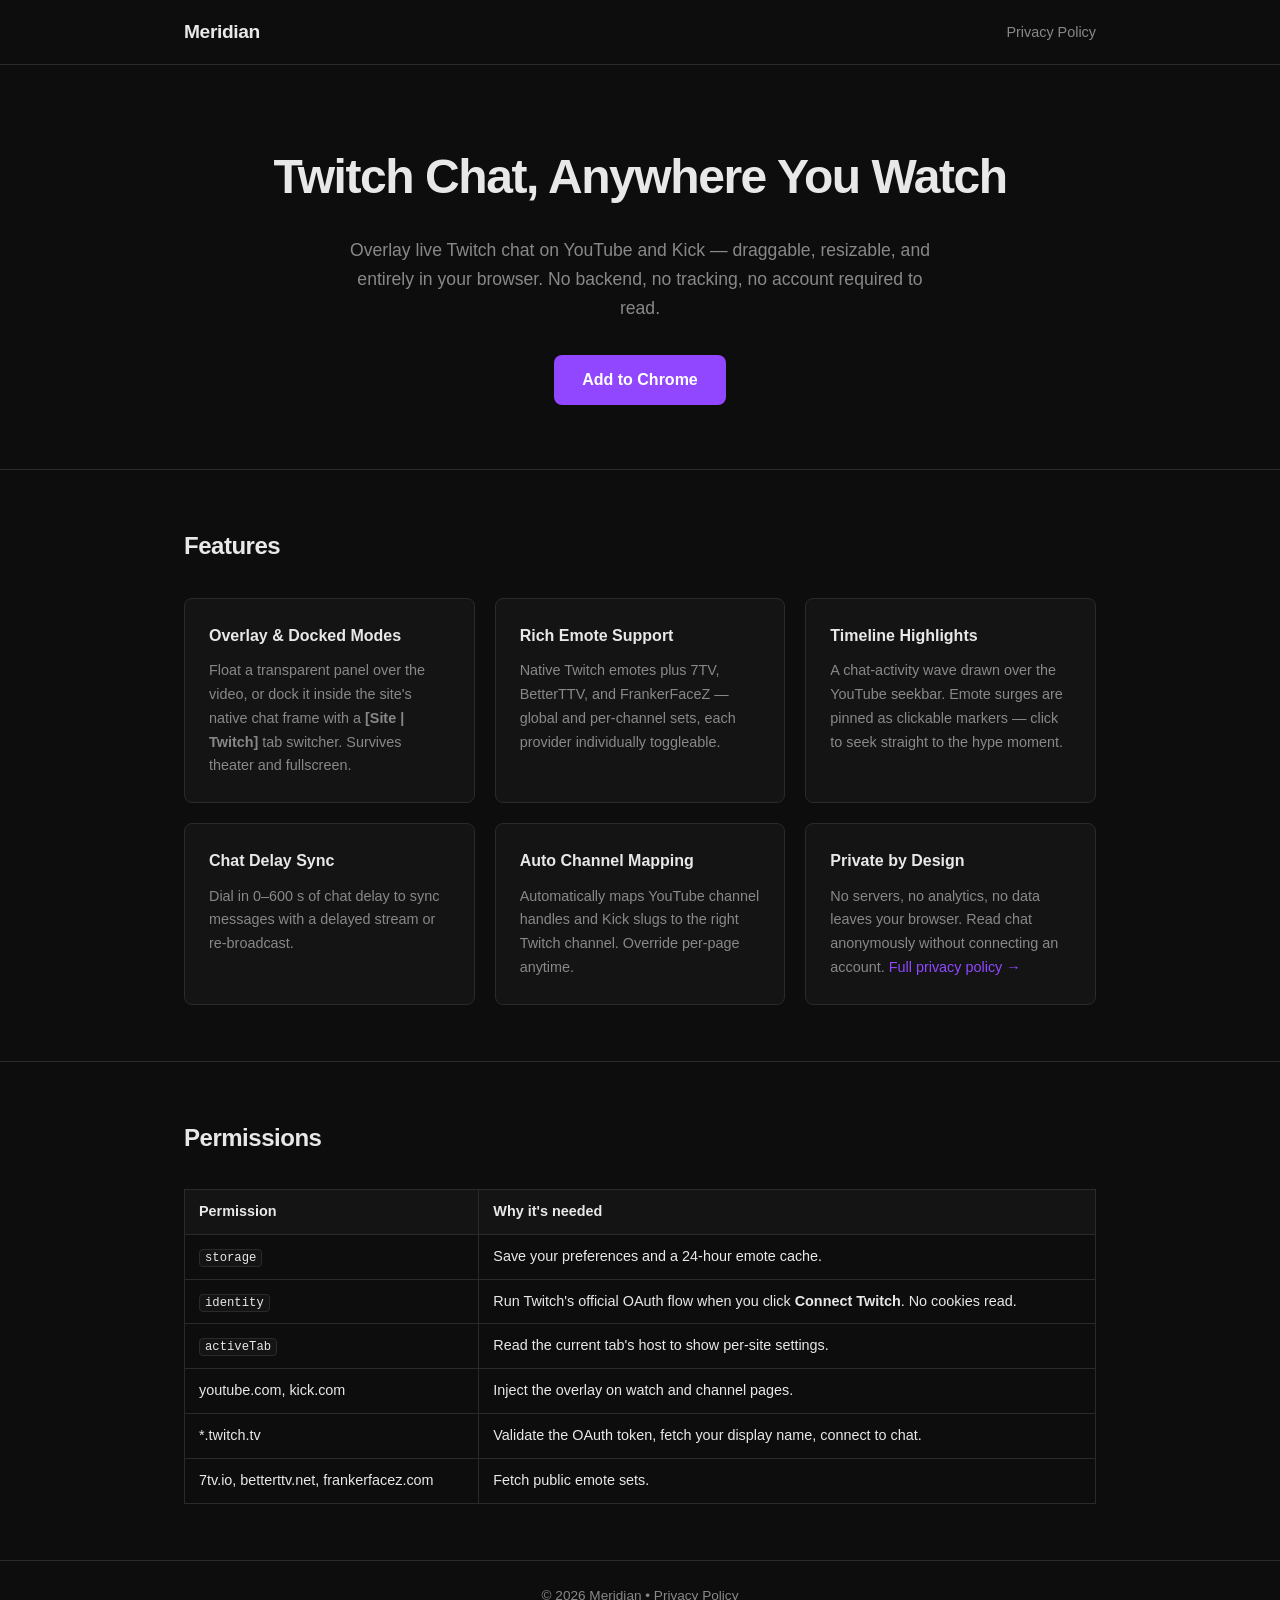
==== index.html @ 68479e9b "added initial content" ====
<!DOCTYPE html>
<html lang="en">
<head>
  <meta charset="UTF-8" />
  <meta name="viewport" content="width=device-width, initial-scale=1.0" />
  <title>Meridian — Twitch Chat Overlay for YouTube & Kick</title>
  <meta name="description" content="Overlay live Twitch chat on YouTube and Kick. Draggable, resizable, no backend, no tracking." />
  <link rel="stylesheet" href="style.css" />
</head>
<body>
  <header>
    <div class="container">
      <a href="." class="logo">Meridian</a>
      <nav>
        <a href="/privacy">Privacy Policy</a>
      </nav>
    </div>
  </header>

  <main>
    <section class="hero">
      <div class="container">
        <h1>Twitch Chat, Anywhere You Watch</h1>
        <p class="tagline">Overlay live Twitch chat on YouTube and Kick &mdash; draggable, resizable, and entirely in your browser. No backend, no tracking, no account required to read.</p>
        <a class="cta" href="https://chrome.google.com/webstore" target="_blank" rel="noopener">Add to Chrome</a>
      </div>
    </section>

    <section class="features">
      <div class="container">
        <h2>Features</h2>
        <div class="grid">
          <div class="card">
            <h3>Overlay &amp; Docked Modes</h3>
            <p>Float a transparent panel over the video, or dock it inside the site's native chat frame with a <strong>[Site | Twitch]</strong> tab switcher. Survives theater and fullscreen.</p>
          </div>
          <div class="card">
            <h3>Rich Emote Support</h3>
            <p>Native Twitch emotes plus 7TV, BetterTTV, and FrankerFaceZ &mdash; global and per-channel sets, each provider individually toggleable.</p>
          </div>
          <div class="card">
            <h3>Timeline Highlights</h3>
            <p>A chat-activity wave drawn over the YouTube seekbar. Emote surges are pinned as clickable markers &mdash; click to seek straight to the hype moment.</p>
          </div>
          <div class="card">
            <h3>Chat Delay Sync</h3>
            <p>Dial in 0&ndash;600 s of chat delay to sync messages with a delayed stream or re-broadcast.</p>
          </div>
          <div class="card">
            <h3>Auto Channel Mapping</h3>
            <p>Automatically maps YouTube channel handles and Kick slugs to the right Twitch channel. Override per-page anytime.</p>
          </div>
          <div class="card">
            <h3>Private by Design</h3>
            <p>No servers, no analytics, no data leaves your browser. Read chat anonymously without connecting an account. <a href="/privacy">Full privacy policy &rarr;</a></p>
          </div>
        </div>
      </div>
    </section>

    <section class="permissions">
      <div class="container">
        <h2>Permissions</h2>
        <table>
          <thead>
            <tr><th>Permission</th><th>Why it's needed</th></tr>
          </thead>
          <tbody>
            <tr><td><code>storage</code></td><td>Save your preferences and a 24-hour emote cache.</td></tr>
            <tr><td><code>identity</code></td><td>Run Twitch's official OAuth flow when you click <strong>Connect Twitch</strong>. No cookies read.</td></tr>
            <tr><td><code>activeTab</code></td><td>Read the current tab's host to show per-site settings.</td></tr>
            <tr><td>youtube.com, kick.com</td><td>Inject the overlay on watch and channel pages.</td></tr>
            <tr><td>*.twitch.tv</td><td>Validate the OAuth token, fetch your display name, connect to chat.</td></tr>
            <tr><td>7tv.io, betterttv.net, frankerfacez.com</td><td>Fetch public emote sets.</td></tr>
          </tbody>
        </table>
      </div>
    </section>
  </main>

  <footer>
    <div class="container">
      <p>&copy; 2026 Meridian &bull; <a href="/privacy">Privacy Policy</a></p>
    </div>
  </footer>
</body>
</html>
---- style.css ----
*, *::before, *::after { box-sizing: border-box; margin: 0; padding: 0; }

:root {
  --bg: #0d0d0d;
  --surface: #141414;
  --border: #2a2a2a;
  --text: #e8e8e8;
  --muted: #888;
  --accent: #9147ff;
  --accent-hover: #a970ff;
  --radius: 8px;
  --max-w: 960px;
}

body {
  background: var(--bg);
  color: var(--text);
  font-family: -apple-system, BlinkMacSystemFont, "Segoe UI", Roboto, sans-serif;
  font-size: 16px;
  line-height: 1.65;
}

a { color: var(--accent); text-decoration: none; }
a:hover { color: var(--accent-hover); text-decoration: underline; }

.container {
  max-width: var(--max-w);
  margin: 0 auto;
  padding: 0 24px;
}

/* ── Header ── */
header {
  border-bottom: 1px solid var(--border);
  padding: 16px 0;
}
header .container {
  display: flex;
  align-items: center;
  justify-content: space-between;
}
.logo {
  font-size: 1.2rem;
  font-weight: 700;
  color: var(--text);
  letter-spacing: -0.02em;
  text-decoration: none;
}
nav a {
  font-size: 0.9rem;
  color: var(--muted);
}
nav a:hover, nav a[aria-current="page"] { color: var(--text); }

/* ── Hero ── */
.hero {
  padding: 72px 0 64px;
  text-align: center;
}
.hero h1 {
  font-size: clamp(2rem, 5vw, 3rem);
  font-weight: 800;
  letter-spacing: -0.03em;
  margin-bottom: 20px;
}
.tagline {
  color: var(--muted);
  max-width: 600px;
  margin: 0 auto 32px;
  font-size: 1.1rem;
}
.cta {
  display: inline-block;
  background: var(--accent);
  color: #fff;
  padding: 12px 28px;
  border-radius: var(--radius);
  font-weight: 600;
  font-size: 1rem;
}
.cta:hover { background: var(--accent-hover); text-decoration: none; }

/* ── Sections ── */
section { padding: 56px 0; }
section + section { border-top: 1px solid var(--border); }
section h2 {
  font-size: 1.5rem;
  font-weight: 700;
  margin-bottom: 32px;
  letter-spacing: -0.02em;
}

/* ── Feature grid ── */
.grid {
  display: grid;
  grid-template-columns: repeat(auto-fill, minmax(260px, 1fr));
  gap: 20px;
}
.card {
  background: var(--surface);
  border: 1px solid var(--border);
  border-radius: var(--radius);
  padding: 24px;
}
.card h3 {
  font-size: 1rem;
  font-weight: 600;
  margin-bottom: 10px;
}
.card p { color: var(--muted); font-size: 0.9rem; }
.card a { font-size: 0.9rem; }

/* ── Table ── */
table {
  width: 100%;
  border-collapse: collapse;
  font-size: 0.9rem;
}
th, td {
  text-align: left;
  padding: 10px 14px;
  border: 1px solid var(--border);
}
th { background: var(--surface); font-weight: 600; }
td:first-child { white-space: nowrap; }
code {
  font-family: "SF Mono", "Fira Code", monospace;
  font-size: 0.85em;
  background: var(--surface);
  border: 1px solid var(--border);
  border-radius: 4px;
  padding: 1px 5px;
}

/* ── Prose (privacy page) ── */
.prose h1 { font-size: 2rem; font-weight: 800; letter-spacing: -0.03em; margin-bottom: 8px; }
.prose .meta { color: var(--muted); font-size: 0.9rem; margin-bottom: 32px; }
.prose h2 { font-size: 1.2rem; font-weight: 700; margin: 40px 0 12px; }
.prose p { color: var(--muted); margin-bottom: 16px; }
.prose p strong { color: var(--text); }
.prose ul { color: var(--muted); padding-left: 24px; margin-bottom: 16px; }
.prose ul li { margin-bottom: 10px; }
.prose ul li strong { color: var(--text); }
.prose table { margin: 16px 0 24px; }
.prose td { color: var(--muted); }

/* ── Footer ── */
footer {
  border-top: 1px solid var(--border);
  padding: 24px 0;
  text-align: center;
  font-size: 0.85rem;
  color: var(--muted);
}
footer a { color: var(--muted); }
footer a:hover { color: var(--text); }

@media (max-width: 600px) {
  .hero { padding: 48px 0 40px; }
  section { padding: 40px 0; }
}
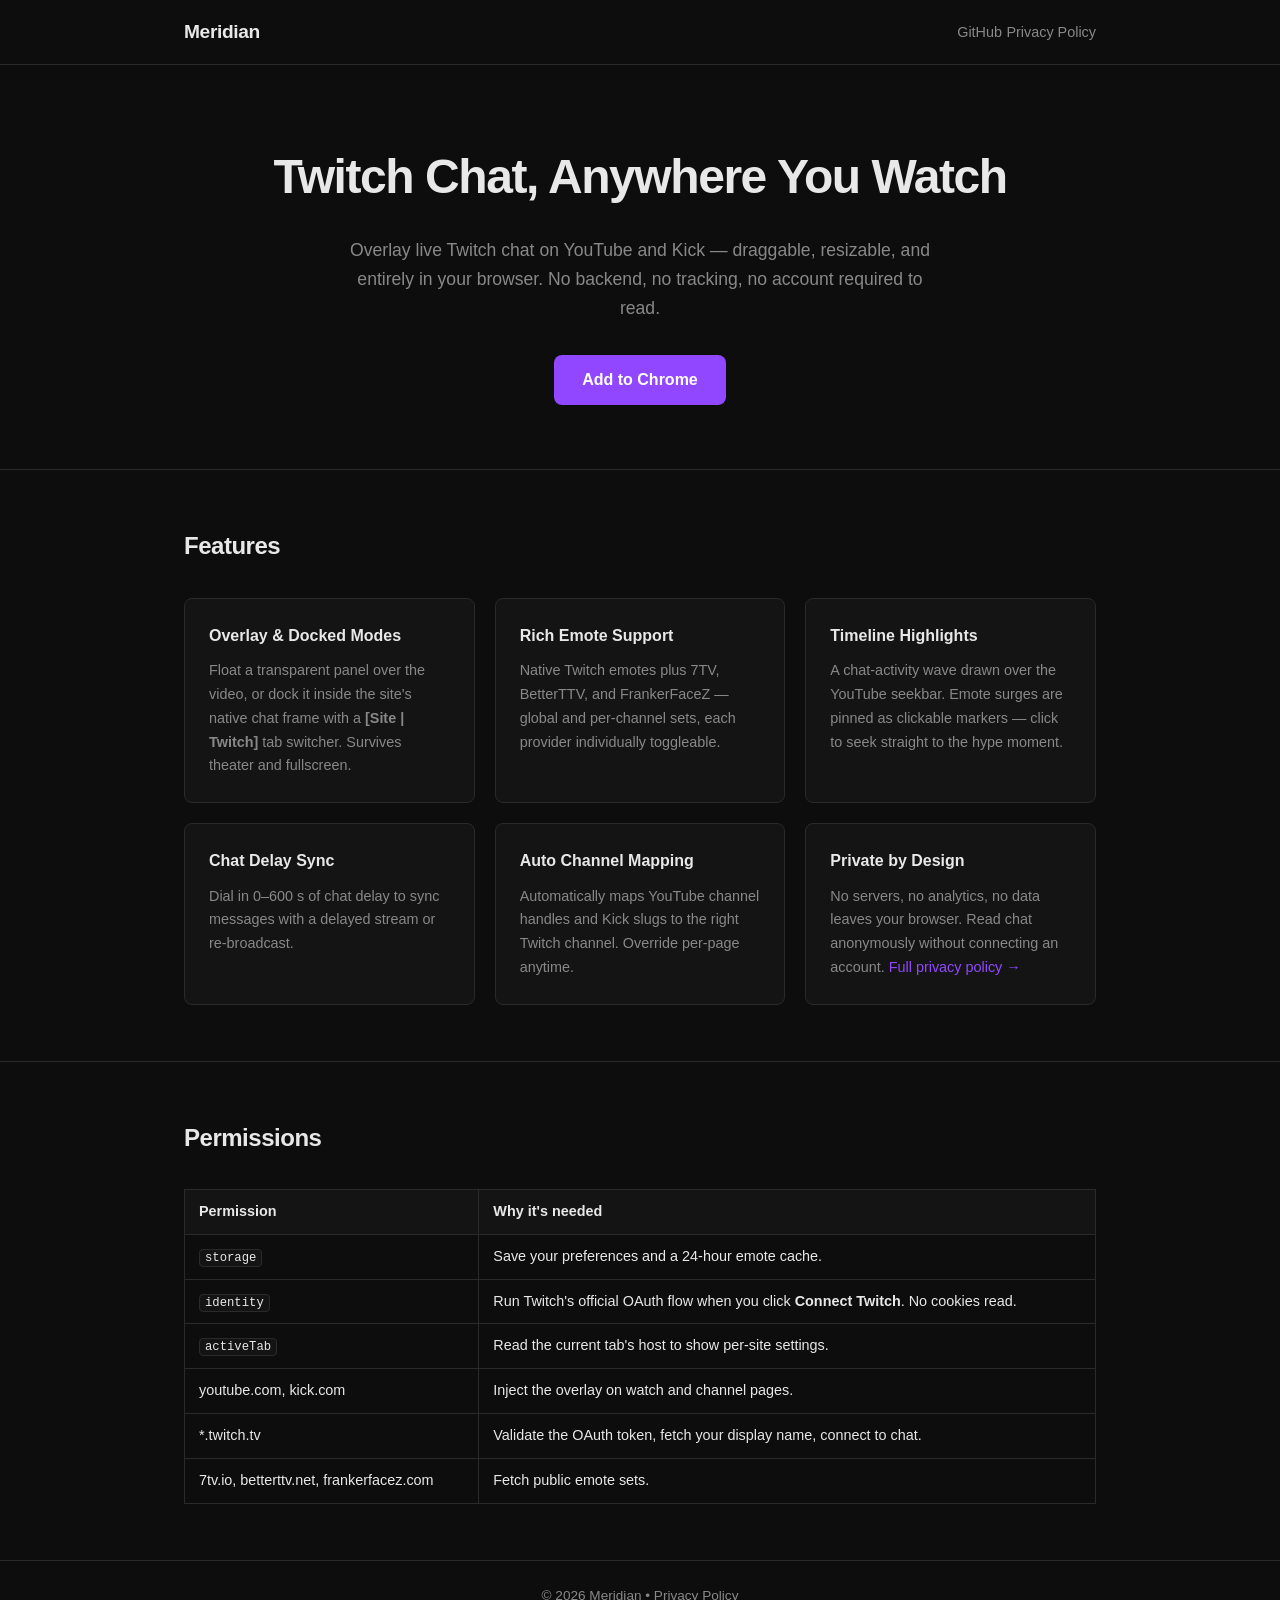
==== commit e07e4a45: "add repo link" ====
--- a/index.html
+++ b/index.html
@@ -12,7 +12,8 @@
     <div class="container">
       <a href="." class="logo">Meridian</a>
       <nav>
-        <a href="/privacy">Privacy Policy</a>
+        <a href="https://github.com/YashChaudhari241/meridian" target="_blank" rel="noopener">GitHub</a>
+        <a href="privacy/">Privacy Policy</a>
       </nav>
     </div>
   </header>
@@ -52,7 +53,7 @@
           </div>
           <div class="card">
             <h3>Private by Design</h3>
-            <p>No servers, no analytics, no data leaves your browser. Read chat anonymously without connecting an account. <a href="/privacy">Full privacy policy &rarr;</a></p>
+            <p>No servers, no analytics, no data leaves your browser. Read chat anonymously without connecting an account. <a href="privacy/">Full privacy policy &rarr;</a></p>
           </div>
         </div>
       </div>
@@ -80,7 +81,7 @@
 
   <footer>
     <div class="container">
-      <p>&copy; 2026 Meridian &bull; <a href="/privacy">Privacy Policy</a></p>
+      <p>&copy; 2026 Meridian &bull; <a href="privacy/">Privacy Policy</a></p>
     </div>
   </footer>
 </body>
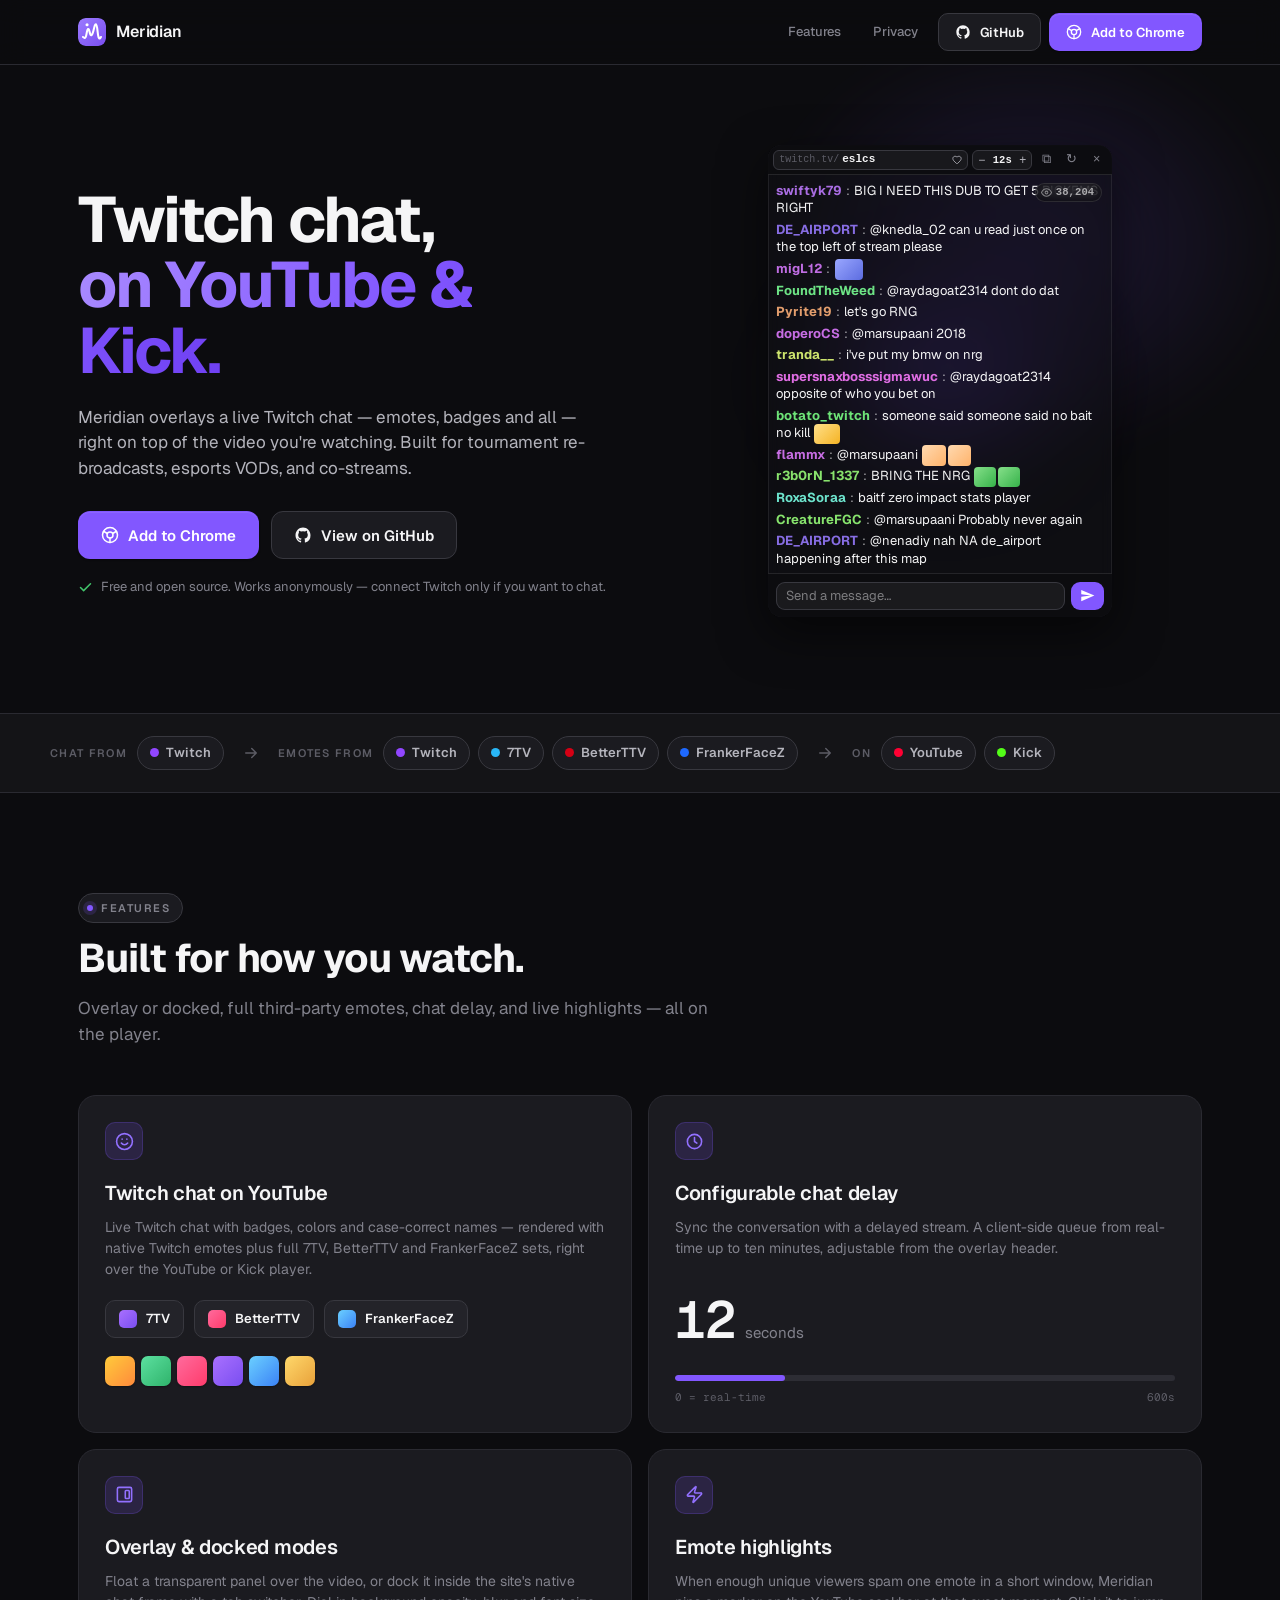
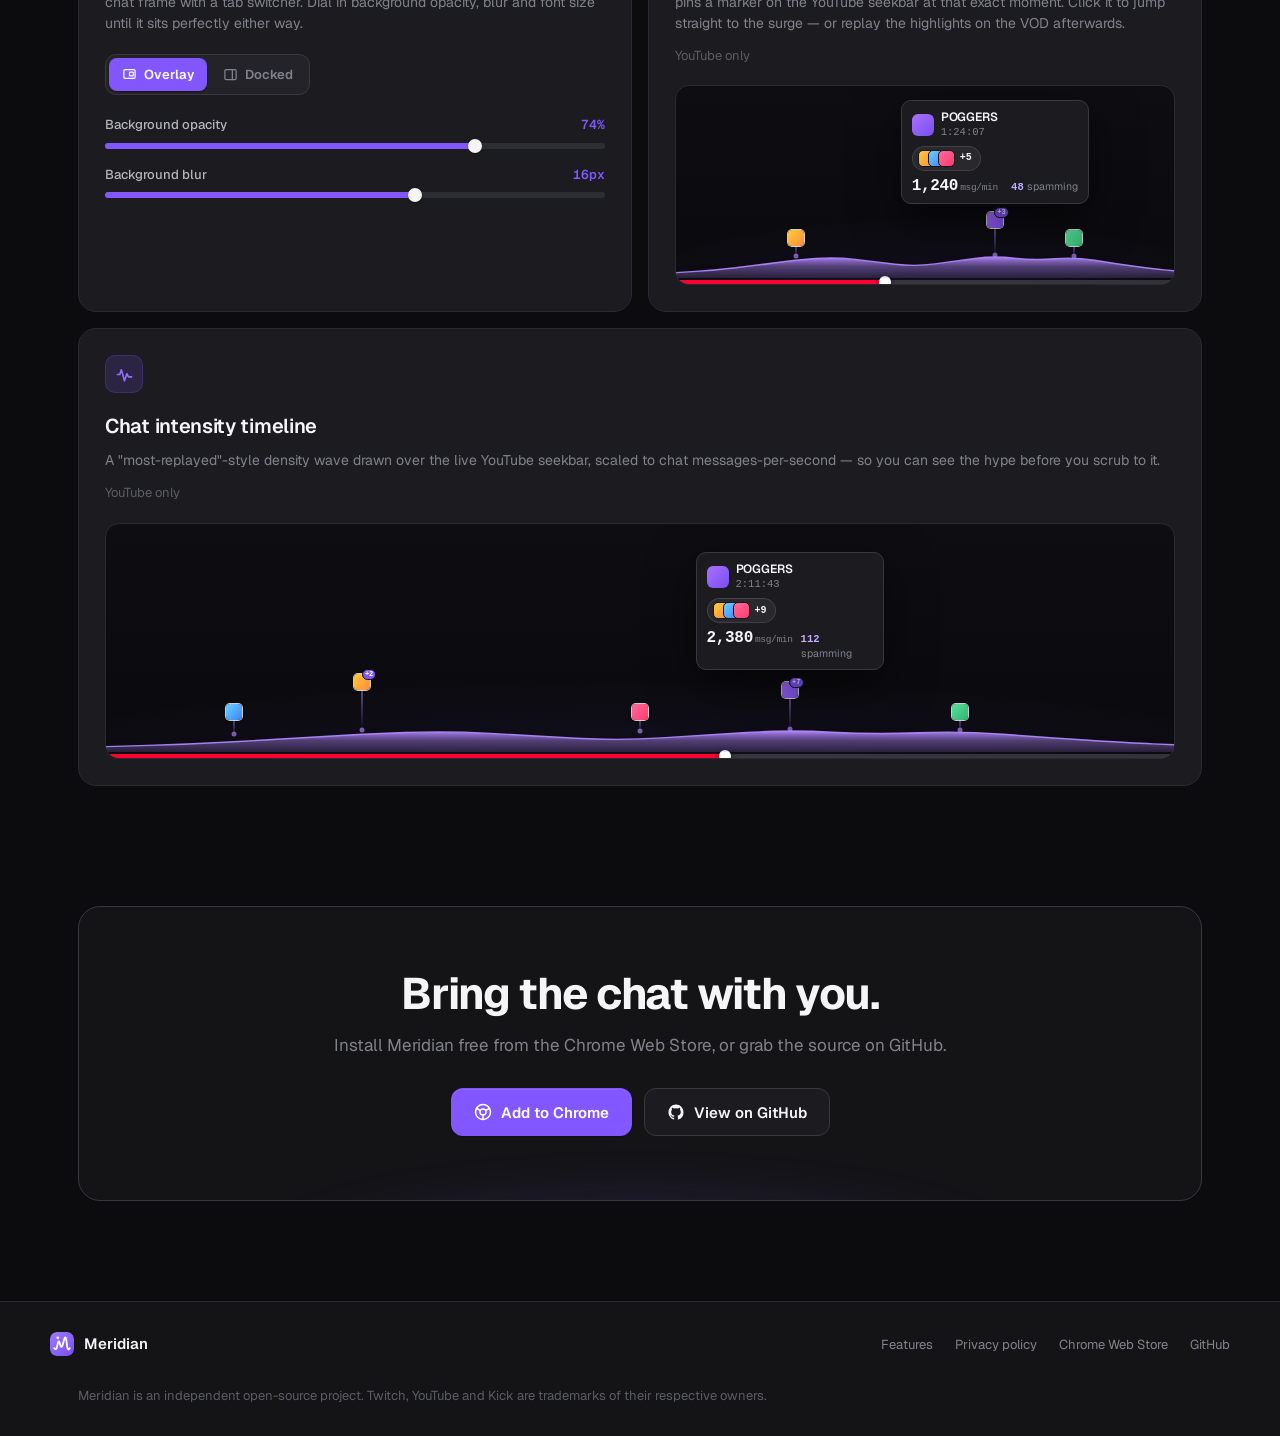
==== commit 0113d44c: "updated ui" ====
--- a/index.html
+++ b/index.html
@@ -1,88 +1,994 @@
 <!DOCTYPE html>
 <html lang="en">
 <head>
-  <meta charset="UTF-8" />
-  <meta name="viewport" content="width=device-width, initial-scale=1.0" />
-  <title>Meridian — Twitch Chat Overlay for YouTube & Kick</title>
-  <meta name="description" content="Overlay live Twitch chat on YouTube and Kick. Draggable, resizable, no backend, no tracking." />
-  <link rel="stylesheet" href="style.css" />
+<meta charset="UTF-8" />
+<meta name="viewport" content="width=device-width, initial-scale=1.0" />
+<title>Meridian — Twitch chat on YouTube</title>
+<meta name="description" content="Overlay live Twitch chat — emotes, badges and all — on YouTube and Kick. Draggable, resizable, no backend, no tracking." />
+<link rel="icon" type="image/svg+xml" href="assets/meridian-icon.svg" />
+<link rel="stylesheet" href="styles/tokens.css" />
+<style>
+  *, *::before, *::after { box-sizing: border-box; }
+  html { scroll-behavior: smooth; }
+  body {
+    margin: 0;
+    background: var(--bg-0);
+    color: var(--fg-2);
+    font-family: var(--font-sans);
+    font-size: var(--text-base);
+    line-height: var(--lh-normal);
+    -webkit-font-smoothing: antialiased;
+    text-rendering: optimizeLegibility;
+    overflow-x: hidden;
+  }
+  a { color: inherit; text-decoration: none; }
+  ::selection { background: var(--accent-soft); color: var(--fg-1); }
+
+  /* ---------- layout ---------- */
+  .wrap { width: 100%; max-width: 1180px; margin: 0 auto; padding: 0 28px; }
+
+  /* ---------- nav ---------- */
+  header.nav {
+    position: sticky; top: 0; z-index: 50;
+    backdrop-filter: blur(14px); -webkit-backdrop-filter: blur(14px);
+    background: color-mix(in oklab, var(--bg-0) 72%, transparent);
+    border-bottom: 1px solid var(--border-1);
+  }
+  .nav-inner { display: flex; align-items: center; height: 64px; gap: 28px; }
+  .brand { display: flex; align-items: center; gap: 10px; }
+  .brand img { width: 28px; height: 28px; border-radius: 8px; }
+  .brand .name { font-weight: 600; font-size: 16px; color: var(--fg-1); letter-spacing: -.01em; }
+  .nav-links { margin-left: auto; display: flex; align-items: center; gap: 8px; }
+  .nav-links a.text { padding: 8px 12px; color: var(--fg-3); font-size: var(--text-sm); font-weight: 500; border-radius: var(--r-md); transition: color var(--motion) var(--ease), background var(--motion) var(--ease); }
+  .nav-links a.text:hover { color: var(--fg-1); background: var(--bg-2); }
+
+  /* ---------- buttons ---------- */
+  .btn {
+    display: inline-flex; align-items: center; gap: 9px;
+    font-family: var(--font-sans); font-size: var(--text-sm); font-weight: 600;
+    padding: 10px 16px; border-radius: var(--r-md); cursor: pointer;
+    border: 1px solid transparent; transition: all var(--motion) var(--ease);
+    white-space: nowrap; line-height: 1;
+  }
+  .btn svg { width: 16px; height: 16px; flex: none; }
+  .btn-primary { background: var(--accent); color: var(--on-accent); box-shadow: 0 1px 0 rgba(255,255,255,.08) inset, var(--shadow-sm); }
+  .btn-primary:hover { background: var(--accent-hover); transform: translateY(-1px); }
+  .btn-primary:active { background: var(--accent-press); transform: translateY(1px); }
+  .btn-ghost { background: var(--bg-2); color: var(--fg-1); border-color: var(--border-2); }
+  .btn-ghost:hover { background: var(--bg-3); border-color: var(--border-strong); }
+  .btn-lg { padding: 14px 22px; font-size: var(--text-md); border-radius: 12px; }
+  .btn-lg svg { width: 18px; height: 18px; }
+
+  /* ---------- eyebrow ---------- */
+  .eyebrow {
+    display: inline-flex; align-items: center; gap: 8px;
+    font-size: var(--text-xs); font-weight: 600; letter-spacing: .14em;
+    text-transform: uppercase; color: var(--fg-3);
+    padding: 6px 12px 6px 8px; border: 1px solid var(--border-2); border-radius: var(--r-pill);
+    background: var(--bg-2); white-space: nowrap;
+  }
+  .eyebrow .dot { width: 6px; height: 6px; border-radius: 50%; background: var(--accent); box-shadow: 0 0 0 4px var(--accent-soft); }
+
+  /* ---------- hero ---------- */
+  .hero { position: relative; padding: 76px 0 92px; overflow: hidden; }
+  .hero-glow {
+    position: absolute; inset: -20% -10% auto auto; width: 760px; height: 620px;
+    background: radial-gradient(closest-side, color-mix(in oklab, var(--violet-500) 30%, transparent), transparent 70%);
+    filter: blur(20px); pointer-events: none; z-index: 0; opacity: .55;
+  }
+  .hero-grid { position: relative; z-index: 1; display: grid; grid-template-columns: 1.04fr 1fr; gap: 56px; align-items: center; }
+  h1.hero-title {
+    font-size: clamp(40px, 5.4vw, 64px); font-weight: 700; line-height: 1.02;
+    letter-spacing: -.03em; color: var(--fg-1); margin: 22px 0 0;
+  }
+  h1.hero-title .grad {
+    background: linear-gradient(105deg, var(--violet-300), var(--violet-500) 60%, var(--violet-600));
+    -webkit-background-clip: text; background-clip: text; color: transparent;
+  }
+  .hero-sub { margin: 22px 0 0; font-size: var(--text-lg); line-height: var(--lh-normal); color: var(--fg-2); max-width: 30em; }
+  .hero-cta { margin-top: 30px; display: flex; flex-wrap: wrap; gap: 12px; }
+  .hero-note { margin-top: 18px; display: flex; align-items: center; gap: 8px; font-size: var(--text-sm); color: var(--fg-3); }
+  .hero-note svg { width: 15px; height: 15px; color: var(--success); }
+
+  /* logo strip */
+  .strip { border-top: 1px solid var(--border-1); border-bottom: 1px solid var(--border-1); background: var(--bg-1); }
+  .strip-inner { padding: 22px 0; }
+  .strip-flow { display: flex; align-items: center; gap: 18px; flex-wrap: wrap; }
+  .flow-group { display: flex; align-items: center; gap: 8px; flex-wrap: wrap; }
+  .flow-label { font-size: var(--text-xs); font-weight: 600; letter-spacing: .12em; text-transform: uppercase; color: var(--fg-4); margin-right: 2px; }
+  .flow-arrow { color: var(--fg-4); display: inline-flex; }
+  .flow-arrow svg { width: 18px; height: 18px; }
+  .src-badge { display: inline-flex; align-items: center; gap: 7px; font-size: var(--text-sm); font-weight: 600; color: var(--fg-2); padding: 6px 12px; border: 1px solid var(--border-2); border-radius: var(--r-pill); background: var(--bg-2); }
+  .src-badge .sw { width: 9px; height: 9px; border-radius: 50%; }
+
+  /* ---------- features ---------- */
+  section.features { padding: 100px 0 40px; }
+  .sec-head { max-width: 640px; }
+  .sec-head h2 { font-size: clamp(28px, 3.6vw, 40px); font-weight: 700; letter-spacing: -.025em; color: var(--fg-1); margin: 14px 0 0; line-height: 1.08; }
+  .sec-head p { margin: 16px 0 0; font-size: var(--text-lg); color: var(--fg-3); }
+  .bento { margin-top: 48px; display: grid; grid-template-columns: repeat(6, 1fr); gap: 16px; }
+  .card {
+    background: var(--bg-2); border: 1px solid var(--border-1); border-radius: var(--r-xl);
+    padding: 26px; position: relative; overflow: hidden; transition: border-color var(--motion) var(--ease), transform var(--motion) var(--ease);
+  }
+  .card:hover { border-color: var(--border-strong); transform: translateY(-2px); }
+  .card .ic { width: 38px; height: 38px; border-radius: var(--r-md); display: grid; place-items: center; background: var(--accent-soft); color: var(--accent-hover); border: 1px solid color-mix(in oklab, var(--accent) 22%, transparent); }
+  .card .ic svg { width: 19px; height: 19px; }
+  .card h3 { font-size: var(--text-xl); font-weight: 600; letter-spacing: -.015em; color: var(--fg-1); margin: 18px 0 0; }
+  .card p { margin: 9px 0 0; font-size: var(--text-base); color: var(--fg-3); line-height: var(--lh-normal); }
+  .card .help { margin-top: 12px; font-size: var(--text-sm); color: var(--fg-4); }
+  .span-3 { grid-column: span 3; }
+  .span-2 { grid-column: span 2; }
+  .span-6 { grid-column: span 6; }
+
+  /* feature: emotes row */
+  .emote-row { display: flex; gap: 10px; margin-top: 20px; flex-wrap: wrap; }
+  .prov { display: inline-flex; align-items: center; gap: 9px; padding: 8px 13px; border-radius: var(--r-md); background: var(--bg-3); border: 1px solid var(--border-2); font-size: var(--text-sm); font-weight: 600; color: var(--fg-1); }
+  .prov .chip { width: 18px; height: 18px; border-radius: 5px; }
+  .emote-tray { display: flex; gap: 6px; margin-top: 18px; flex-wrap: wrap; }
+  .emote-tray .e { width: 30px; height: 30px; border-radius: 7px; box-shadow: var(--shadow-sm); }
+
+  /* feature: delay big mono */
+  .delay-demo { margin-top: 22px; display: flex; align-items: baseline; gap: 10px; }
+  .delay-demo .v { font-family: var(--font-mono); font-size: 52px; font-weight: 600; color: var(--fg-1); letter-spacing: -.02em; font-variant-numeric: tabular-nums; }
+  .delay-demo .u { font-size: var(--text-md); color: var(--fg-3); }
+  .delay-scale { margin-top: 16px; height: 6px; border-radius: var(--r-pill); background: var(--bg-4); position: relative; overflow: hidden; }
+  .delay-scale .fill { position: absolute; left: 0; top: 0; bottom: 0; width: 22%; background: var(--accent); border-radius: var(--r-pill); }
+  .delay-range { margin-top: 8px; display: flex; justify-content: space-between; font-family: var(--font-mono); font-size: var(--text-xs); color: var(--fg-4); }
+
+  /* feature: overlay / docked tune */
+  .tune { margin-top: 20px; display: flex; flex-direction: column; gap: 16px; }
+  .tune-row .lab { display: flex; justify-content: space-between; font-size: var(--text-sm); margin-bottom: 8px; }
+  .tune-row .lab .n { color: var(--fg-2); font-weight: 500; }
+  .tune-row .lab .vv { font-family: var(--font-mono); font-weight: 600; color: var(--accent); }
+  .tune-bar { height: 6px; border-radius: var(--r-pill); background: var(--bg-4); position: relative; }
+  .tune-bar .f { position: absolute; left: 0; top: 0; bottom: 0; background: var(--accent); border-radius: var(--r-pill); }
+  .tune-bar .knob { position: absolute; top: 50%; width: 14px; height: 14px; border-radius: 50%; background: var(--fg-1); transform: translate(-50%, -50%); box-shadow: var(--shadow-sm); }
+  /* mode tab switcher */
+  .mode-tabs { margin-top: 20px; display: inline-flex; gap: 3px; padding: 3px; background: var(--bg-3); border: 1px solid var(--border-2); border-radius: 11px; }
+  .mode-tabs .t { display: inline-flex; align-items: center; gap: 7px; padding: 7px 13px; border-radius: 8px; font-size: var(--text-sm); font-weight: 600; color: var(--fg-3); cursor: default; transition: color var(--motion) var(--ease), background var(--motion) var(--ease); }
+  .mode-tabs .t svg { width: 15px; height: 15px; }
+  .mode-tabs .t.on { background: var(--accent); color: var(--on-accent); box-shadow: var(--shadow-sm); }
+
+  /* ---------- CTA ---------- */
+  section.cta { padding: 80px 0 100px; }
+  .cta-box { position: relative; overflow: hidden; border: 1px solid var(--border-2); border-radius: 22px; background: var(--bg-1); padding: 64px 56px; text-align: center; }
+  .cta-box .glow { position: absolute; inset: auto 0 -60% 0; height: 80%; background: radial-gradient(closest-side, color-mix(in oklab, var(--violet-500) 26%, transparent), transparent 70%); filter: blur(20px); pointer-events: none; }
+  .cta-box h2 { position: relative; font-size: clamp(28px, 4vw, 44px); font-weight: 700; letter-spacing: -.03em; color: var(--fg-1); margin: 0; line-height: 1.05; }
+  .cta-box p { position: relative; margin: 16px auto 0; max-width: 36em; font-size: var(--text-lg); color: var(--fg-3); }
+  .cta-box .hero-cta { position: relative; justify-content: center; }
+
+  /* ---------- footer ---------- */
+  footer.foot { border-top: 1px solid var(--border-1); background: var(--bg-1); }
+  .foot-inner { display: flex; align-items: center; gap: 20px; padding: 30px 0; flex-wrap: wrap; }
+  .foot-brand { display: flex; align-items: center; gap: 10px; }
+  .foot-brand img { width: 24px; height: 24px; border-radius: 7px; }
+  .foot-brand .n { font-weight: 600; color: var(--fg-1); font-size: 15px; }
+  .foot-links { margin-left: auto; display: flex; align-items: center; gap: 22px; }
+  .foot-links a { font-size: var(--text-sm); color: var(--fg-3); transition: color var(--motion) var(--ease); }
+  .foot-links a:hover { color: var(--fg-1); }
+  .foot-copy { width: 100%; padding-bottom: 30px; font-size: var(--text-sm); color: var(--fg-4); }
+
+  /* ============================================================
+     REAL EXTENSION UI — mock mounts
+     Markup + styles below are reproduced verbatim from the
+     extension's src/overlay.css (the .meridian-* classes), so the
+     components look identical to the shipping product. Only the
+     data is dummy, and emotes are drawn as colored rounded
+     rectangles in place of the real emote images.
+     ============================================================ */
+
+  /* ---- hero: the chat overlay shown standalone, floating over an ambient glow ---- */
+  .hero-stage {
+    position: relative; z-index: 0;          /* trap the overlay's huge z-index inside */
+    display: grid; place-items: center;
+    min-height: 480px;
+  }
+  .hero-stage::before {
+    content: ""; position: absolute; z-index: -1;
+    width: 78%; height: 66%; border-radius: 48px;
+    background: radial-gradient(closest-side, rgba(130,87,255,.30), transparent 72%);
+    filter: blur(46px); pointer-events: none;
+  }
+
+  /* ============ overlay.css (verbatim, .meridian-* ) ============ */
+  .meridian-root {
+    position: relative;
+    width: 344px;
+    height: 472px;
+    --meridian-opacity: 0.55;
+    --meridian-font: 13px;
+    --meridian-header-h: 30px;
+    --meridian-input-h: 44px;
+    --meridian-banner-h: 19px;
+    --meridian-blur: 6px;
+    --meridian-radius: 14px;
+    color: #F5F5F6;
+    font-family: "Geist", "Inter", system-ui, -apple-system, "Segoe UI", Roboto, sans-serif;
+    font-size: var(--meridian-font);
+    background: transparent;
+    user-select: none;
+    border-radius: var(--meridian-radius);
+  }
+  .meridian-bg {
+    position: absolute;
+    left: 0; right: 0;
+    top: 0; bottom: 0;          /* mock: bars revealed, bg fills the panel */
+    background: rgba(18, 18, 21, var(--meridian-opacity));
+    backdrop-filter: blur(var(--meridian-blur)) saturate(1.3);
+    -webkit-backdrop-filter: blur(var(--meridian-blur)) saturate(1.3);
+    border: 1px solid rgba(255, 255, 255, 0.08);
+    border-radius: var(--meridian-radius);
+    box-shadow: 0 16px 48px rgba(0, 0, 0, 0.55);
+    z-index: 0;
+    pointer-events: none;
+  }
+  .meridian-header,
+  .meridian-input-wrap {
+    position: absolute;
+    left: 0; right: 0;
+    display: flex;
+    align-items: center;
+    gap: 5px;
+    padding: 4px 5px;
+    box-sizing: border-box;
+    background: rgba(13, 13, 16, 0.92);
+    backdrop-filter: blur(12px) saturate(1.3);
+    -webkit-backdrop-filter: blur(12px) saturate(1.3);
+    z-index: 2;
+    opacity: 1;                 /* mock: always shown */
+  }
+  .meridian-header {
+    top: 0;
+    height: var(--meridian-header-h);
+    padding: 5px 5px;
+    gap: 4px;
+    cursor: grab;
+    font-size: 11px;
+    border-top-left-radius: var(--meridian-radius);
+    border-top-right-radius: var(--meridian-radius);
+    border-bottom: 1px solid rgba(255,255,255,0.10);
+  }
+  .meridian-input-wrap {
+    bottom: 0;
+    height: var(--meridian-input-h);
+    padding: 7px 8px;
+    gap: 6px;
+    align-items: center;
+    border-bottom-left-radius: var(--meridian-radius);
+    border-bottom-right-radius: var(--meridian-radius);
+    border-top: 1px solid rgba(255,255,255,0.10);
+  }
+  .meridian-channel-field {
+    flex: 1;
+    display: flex;
+    align-items: center;
+    position: relative;
+    background: rgba(255,255,255,0.05);
+    border: 1px solid #38383F;
+    border-radius: 6px;
+    box-sizing: border-box;
+    height: 20px;
+    padding: 0 22px 0 5px;
+    min-width: 0;
+    white-space: nowrap;
+    cursor: grab;
+  }
+  .meridian-channel-scroll { display: flex; align-items: center; flex: 1 1 auto; min-width: 0; overflow: hidden; }
+  .meridian-channel-prefix {
+    font-size: 10px; color: #5C5C65; flex: none;
+    font-family: ui-monospace, "SF Mono", Menlo, monospace;
+    white-space: nowrap;
+  }
+  .meridian-channel {
+    flex: 1 1 auto;
+    min-width: 0;
+    cursor: text;
+    background: transparent;
+    border: none;
+    color: #F5F5F6;
+    font: inherit;
+    font-weight: 600;
+    font-size: 11px;
+    line-height: 1.25;
+    font-family: ui-monospace, "SF Mono", Menlo, monospace;
+    outline: none;
+    padding: 1px 1px 1px 3px;
+    white-space: nowrap;
+  }
+  .meridian-channel-follow {
+    position: absolute; right: 3px;
+    background: transparent; border: none; color: #B4B4BC; cursor: pointer;
+    width: 15px; height: 15px; border-radius: 5px; line-height: 0;
+    display: inline-flex; align-items: center; justify-content: center; flex: none; padding: 0;
+  }
+  .meridian-channel-follow svg { width: 10px; height: 10px; fill: none; stroke: currentColor; stroke-width: 2; display: block; }
+  .meridian-delay {
+    display: flex; align-items: center; gap: 1px;
+    background: rgba(255,255,255,0.05); border: 1px solid #38383F; border-radius: 6px; padding: 0; flex: none;
+  }
+  .meridian-delay-icon { display: none; }
+  .meridian-delay-val {
+    font-size: 10.5px; font-weight: 600; width: 22px; text-align: center;
+    font-variant-numeric: tabular-nums; background: transparent; border: none; outline: none;
+    color: #F5F5F6; font-family: ui-monospace, "SF Mono", Menlo, monospace; padding: 0;
+  }
+  .meridian-delay .meridian-btn {
+    width: 17px; height: 18px; display: inline-flex; align-items: center; justify-content: center;
+    padding: 0; border-radius: 5px; color: #B4B4BC; font-size: 12px;
+  }
+  .meridian-btn {
+    background: transparent; border: none; color: #82828C; cursor: pointer;
+    width: 21px; height: 21px; display: inline-flex; align-items: center; justify-content: center;
+    padding: 0; border-radius: 6px; font-size: 12.5px; line-height: 1; flex: none;
+    transition: background 130ms cubic-bezier(.2,.6,.2,1), color 130ms cubic-bezier(.2,.6,.2,1);
+  }
+  .meridian-btn:hover { background: rgba(255,255,255,0.08); color: #F5F5F6; }
+  .meridian-viewers {
+    position: absolute;
+    top: calc(var(--meridian-header-h) + 8px);
+    right: 10px;
+    display: inline-flex;
+    align-items: center; gap: 4px;
+    padding: 3px 7px 3px 5px;
+    background: rgba(8, 8, 11, 0.52);
+    border: 1px solid rgba(255, 255, 255, 0.11);
+    color: rgba(255, 255, 255, 0.62);
+    border-radius: 999px;
+    backdrop-filter: blur(6px); -webkit-backdrop-filter: blur(6px);
+    font-family: ui-monospace, "SF Mono", Menlo, monospace;
+    font-size: 10.5px; font-weight: 600; line-height: 1; letter-spacing: 0.01em;
+    z-index: 4; pointer-events: none;
+  }
+  .meridian-viewers-eye { display: block; flex: none; fill: none; stroke: rgba(255, 255, 255, 0.45); }
+  .meridian-messages {
+    position: absolute;
+    left: 0; right: 0;
+    top: var(--meridian-header-h);
+    bottom: var(--meridian-input-h);
+    overflow: hidden;           /* mock: clip the auto-scrolling feed */
+    padding: 4px 8px;
+    box-sizing: border-box;
+    user-select: text;
+    z-index: 1;
+  }
+  .meridian-msg {
+    padding: 2px 0;
+    line-height: 1.35;
+    word-wrap: break-word;
+    overflow-wrap: anywhere;
+  }
+  .meridian-name { font-weight: 700; }
+  .meridian-sep { opacity: 0.6; margin: 0 4px; }
+  /* Emotes drawn as colored rounded rectangles (stand-ins for emote images). */
+  .meridian-emote {
+    display: inline-block;
+    vertical-align: middle;
+    height: 1.6em;
+    margin: -3px 1px;
+    border-radius: 4px;
+  }
+  .meridian-input {
+    flex: 1;
+    display: block;
+    box-sizing: border-box;
+    height: 28px;
+    background: rgba(255,255,255,0.06);
+    box-shadow: inset 0 0 0 1px #38383F;
+    color: #F5F5F6;
+    border-radius: 9px;
+    padding: 0 10px;
+    font: inherit;
+    line-height: 28px;
+    outline: none;
+    white-space: nowrap;
+    overflow: hidden;
+  }
+  .meridian-input:empty::before { content: attr(data-placeholder); opacity: 0.45; }
+  .meridian-send {
+    background: #8257FF; color: #fff; border: none; border-radius: 9px;
+    height: 28px; padding: 0 9px; cursor: pointer; flex: none;
+    display: inline-flex; align-items: center; justify-content: center;
+    transition: background 130ms cubic-bezier(.2,.6,.2,1);
+  }
+  .meridian-send svg { display: block; }
+  .meridian-send:hover { background: #9270FF; }
+
+  /* New messages are appended at the bottom and the feed jumps to the bottom
+     instantly (no smooth-scroll) — exactly like the live overlay. Driven by JS. */
+
+  /* ============ timeline wave + emote highlights (verbatim) ============ */
+  .wave-demo {
+    position: relative; z-index: 0;          /* trap the wave/tooltip z-index inside the card */
+    margin-top: 20px;
+    min-height: 200px;                        /* room for the wave + lane-stacked emote + popup above */
+    border-radius: var(--r-lg);
+    border: 1px solid var(--border-1);
+    background:
+      radial-gradient(120% 90% at 50% 120%, rgba(130,87,255,.10), transparent 60%),
+      linear-gradient(180deg, #0e0e12, #0a0a0e);
+    overflow: hidden;
+  }
+  .wave-demo.wide { min-height: 236px; }
+  /* faux YouTube seekbar pinned to the bottom */
+  .seek-mock { position: absolute; left: 0; right: 0; bottom: 0; height: 4px; background: rgba(255,255,255,.16); }
+  .seek-mock .played { position: absolute; left: 0; top: 0; bottom: 0; background: var(--youtube); }
+  .seek-mock .knob { position: absolute; top: 50%; width: 12px; height: 12px; border-radius: 50%; background: #fff; transform: translate(-50%, -50%); box-shadow: 0 0 6px rgba(0,0,0,.6); }
+
+  .meridian-wave-layer {
+    position: absolute;
+    left: 0; right: 0;
+    bottom: 6px;
+    height: 86px;
+    pointer-events: none;
+    overflow: visible;
+    z-index: 1000;
+  }
+  .meridian-wave-svg {
+    position: absolute;
+    left: 0; right: 0; bottom: 0;
+    height: 30px; width: 100%;
+    display: block;
+    filter: drop-shadow(0 0 2px rgba(0, 0, 0, 0.35));
+  }
+  .meridian-wave-path { vector-effect: non-scaling-stroke; }
+  .meridian-wave-topline {
+    fill: none;
+    stroke-width: 1.4px;
+    stroke-opacity: 0.92;
+    stroke-linejoin: round;
+    stroke-linecap: round;
+    vector-effect: non-scaling-stroke;
+  }
+  .meridian-wave-emotes { position: absolute; inset: 0; overflow: visible; }
+  .meridian-wave-stem {
+    position: absolute; width: 2px; transform: translateX(-50%);
+    opacity: 0.5; pointer-events: none;
+  }
+  .meridian-wave-dot {
+    position: absolute; width: 5px; height: 5px; border-radius: 50%;
+    transform: translate(-50%, 50%); opacity: 0.65; pointer-events: none;
+  }
+  .meridian-wave-emote {
+    position: absolute;
+    transform: translate(-50%, 50%);
+    pointer-events: auto;
+    cursor: pointer;
+    line-height: 0;
+    z-index: 5;
+  }
+  /* emote stand-in: colored rounded rectangle styled exactly like the real marker image */
+  .meridian-wave-emote .m-emote {
+    display: block;
+    height: 16px;
+    width: 16px;
+    border-radius: 4px;
+    box-shadow: 0 0 0 1px rgba(255, 255, 255, 0.8), 0 1px 3px rgba(0, 0, 0, 0.55);
+    transition: transform 120ms cubic-bezier(.2,.6,.2,1), box-shadow 120ms ease;
+  }
+  .meridian-wave-emote:hover { z-index: 50; }
+  .meridian-wave-emote:hover .m-emote {
+    transform: scale(1.18);
+    box-shadow: 0 0 0 3px rgba(130, 87, 255, 0.3), 0 6px 20px rgba(0, 0, 0, 0.45);
+  }
+  .meridian-wave-badge {
+    position: absolute; top: -5px; right: -6px; left: auto;
+    background: #8257FF; color: #fff;
+    font: 700 7px/1 ui-monospace, "SF Mono", Menlo, monospace;
+    padding: 1px 2px; border-radius: 999px; pointer-events: none; border: 1px solid #0C0C0F;
+  }
+  /* ---- surge stats tooltip (verbatim) ---- */
+  .meridian-surge-tip {
+    position: absolute;
+    transform: translateX(-50%);
+    box-sizing: border-box;
+    width: 188px;
+    background: #1B1B20;
+    border: 1px solid #38383F;
+    border-radius: 10px;
+    box-shadow: 0 16px 48px rgba(0, 0, 0, 0.55);
+    padding: 9px 10px;
+    z-index: 2147483000;
+    pointer-events: none;
+    font-family: var(--font-sans, system-ui, -apple-system, "Segoe UI", Roboto, sans-serif);
+    text-align: left;
+    line-height: 1.25;
+  }
+  .meridian-surge-tip-head { display: flex; align-items: center; gap: 7px; margin-bottom: 7px; }
+  .meridian-surge-tip-head .m-emote { width: 22px; height: 22px; border-radius: 6px; flex: none; }
+  .meridian-surge-tip-htxt { min-width: 0; }
+  .meridian-surge-tip-name { font-size: 12px; font-weight: 600; color: #F5F5F6; letter-spacing: -.01em; overflow: hidden; text-overflow: ellipsis; white-space: nowrap; }
+  .meridian-surge-tip-time { font-size: 10.5px; color: #82828C; font-family: ui-monospace, "SF Mono", Menlo, monospace; margin-top: 1px; }
+  .meridian-surge-tip-stats { display: flex; align-items: baseline; justify-content: space-between; gap: 8px; }
+  .meridian-surge-tip-rate { font-size: 16px; font-weight: 700; color: #F5F5F6; font-family: ui-monospace, "SF Mono", Menlo, monospace; line-height: 1; letter-spacing: -.02em; }
+  .meridian-surge-tip-rate span { font-size: 9.5px; color: #82828C; font-weight: 500; margin-left: 2px; }
+  .meridian-surge-tip-uniq { font-size: 10.5px; color: #82828C; }
+  .meridian-surge-tip-uniq b { color: #C6B0FF; font-family: ui-monospace, "SF Mono", Menlo, monospace; }
+  .meridian-surge-tip-cluster {
+    display: inline-flex; align-items: center; gap: 5px;
+    padding: 3px 7px 3px 5px; margin-bottom: 7px; border-radius: 999px;
+    background: rgba(255,255,255,0.06); border: 1px solid rgba(255,255,255,0.12);
+  }
+  .meridian-surge-tip-stack { display: inline-flex; }
+  .meridian-surge-tip-stack .m-emote { width: 17px; height: 17px; border-radius: 5px; border: 1.5px solid #16161a; }
+  .meridian-surge-tip-stack .m-emote + .m-emote { margin-left: -7px; }
+  .meridian-surge-tip-more { font-size: 10px; font-weight: 700; color: #F5F5F6; font-family: ui-monospace, "SF Mono", Menlo, monospace; padding-right: 1px; }
+
+  @media (max-width: 920px) {
+    .hero-grid { grid-template-columns: 1fr; gap: 40px; }
+    .hero-stage { min-height: 0; margin-top: 8px; }
+    .bento { grid-template-columns: repeat(2, 1fr); }
+    .span-3, .span-2, .span-6 { grid-column: span 2; }
+    .nav-links a.text { display: none; }
+  }
+  @media (max-width: 560px) {
+    .wrap { padding: 0 18px; }
+    .bento { grid-template-columns: 1fr; }
+    .span-3, .span-2, .span-6 { grid-column: span 1; }
+    .cta-box { padding: 44px 24px; }
+    .meridian-root { width: min(344px, calc(100vw - 40px)); }
+  }
+  @media (prefers-reduced-motion: reduce) {
+    html { scroll-behavior: auto; }
+  }
+</style>
 </head>
 <body>
-  <header>
-    <div class="container">
-      <a href="." class="logo">Meridian</a>
-      <nav>
-        <a href="https://github.com/YashChaudhari241/meridian" target="_blank" rel="noopener">GitHub</a>
-        <a href="privacy/">Privacy Policy</a>
-      </nav>
+
+<!-- ============ NAV ============ -->
+<header class="nav">
+  <div class="wrap nav-inner">
+    <a class="brand" href="index.html">
+      <img src="assets/meridian-icon.svg" alt="Meridian" />
+      <span class="name">Meridian</span>
+    </a>
+    <nav class="nav-links">
+      <a class="text" href="#features">Features</a>
+      <a class="text" href="privacy/index.html">Privacy</a>
+      <a class="btn btn-ghost" href="https://github.com/YashChaudhari241/meridian" target="_blank" rel="noopener">
+        <svg viewBox="0 0 24 24" fill="currentColor" aria-hidden="true"><path d="M12 2C6.48 2 2 6.58 2 12.25c0 4.53 2.87 8.37 6.84 9.73.5.1.68-.22.68-.49l-.01-1.9c-2.78.62-3.37-1.22-3.37-1.22-.46-1.18-1.11-1.5-1.11-1.5-.91-.64.07-.62.07-.62 1 .07 1.53 1.06 1.53 1.06.89 1.56 2.34 1.11 2.91.85.09-.66.35-1.11.63-1.36-2.22-.26-4.55-1.14-4.55-5.07 0-1.12.39-2.03 1.03-2.75-.1-.26-.45-1.3.1-2.71 0 0 .84-.27 2.75 1.05a9.36 9.36 0 0 1 5 0c1.91-1.32 2.75-1.05 2.75-1.05.55 1.41.2 2.45.1 2.71.64.72 1.03 1.63 1.03 2.75 0 3.94-2.34 4.81-4.57 5.06.36.32.68.94.68 1.9l-.01 2.81c0 .27.18.6.69.49A10.03 10.03 0 0 0 22 12.25C22 6.58 17.52 2 12 2Z"/></svg>
+        GitHub
+      </a>
+      <a class="btn btn-primary" href="https://chromewebstore.google.com/detail/meridian-%E2%80%94-twitch-chat-fo/kopddoeajboelfpckaepggclkjekfoch" target="_blank" rel="noopener">
+        <svg viewBox="0 0 24 24" fill="none" stroke="currentColor" stroke-width="2" stroke-linecap="round" stroke-linejoin="round" aria-hidden="true"><circle cx="12" cy="12" r="10"/><circle cx="12" cy="12" r="4"/><path d="M12 16v6M8.5 10 3.3 7M15.5 10 20.7 7"/></svg>
+        Add to Chrome
+      </a>
+    </nav>
+  </div>
+</header>
+
+<!-- ============ HERO ============ -->
+<section class="hero">
+  <div class="hero-glow"></div>
+  <div class="wrap hero-grid">
+    <div class="hero-copy">
+      <h1 class="hero-title">Twitch chat,<br /><span class="grad">on YouTube &amp; Kick.</span></h1>
+      <p class="hero-sub">Meridian overlays a live Twitch chat — emotes, badges and all — right on top of the video you're watching. Built for tournament re-broadcasts, esports VODs, and co-streams.</p>
+      <div class="hero-cta">
+        <a class="btn btn-primary btn-lg" href="https://chromewebstore.google.com/detail/meridian-%E2%80%94-twitch-chat-fo/kopddoeajboelfpckaepggclkjekfoch" target="_blank" rel="noopener">
+          <svg viewBox="0 0 24 24" fill="none" stroke="currentColor" stroke-width="2" stroke-linecap="round" stroke-linejoin="round" aria-hidden="true"><circle cx="12" cy="12" r="10"/><circle cx="12" cy="12" r="4"/><path d="M12 16v6M8.5 10 3.3 7M15.5 10 20.7 7"/></svg>
+          Add to Chrome
+        </a>
+        <a class="btn btn-ghost btn-lg" href="https://github.com/YashChaudhari241/meridian" target="_blank" rel="noopener">
+          <svg viewBox="0 0 24 24" fill="currentColor" aria-hidden="true"><path d="M12 2C6.48 2 2 6.58 2 12.25c0 4.53 2.87 8.37 6.84 9.73.5.1.68-.22.68-.49l-.01-1.9c-2.78.62-3.37-1.22-3.37-1.22-.46-1.18-1.11-1.5-1.11-1.5-.91-.64.07-.62.07-.62 1 .07 1.53 1.06 1.53 1.06.89 1.56 2.34 1.11 2.91.85.09-.66.35-1.11.63-1.36-2.22-.26-4.55-1.14-4.55-5.07 0-1.12.39-2.03 1.03-2.75-.1-.26-.45-1.3.1-2.71 0 0 .84-.27 2.75 1.05a9.36 9.36 0 0 1 5 0c1.91-1.32 2.75-1.05 2.75-1.05.55 1.41.2 2.45.1 2.71.64.72 1.03 1.63 1.03 2.75 0 3.94-2.34 4.81-4.57 5.06.36.32.68.94.68 1.9l-.01 2.81c0 .27.18.6.69.49A10.03 10.03 0 0 0 22 12.25C22 6.58 17.52 2 12 2Z"/></svg>
+          View on GitHub
+        </a>
+      </div>
+      <div class="hero-note">
+        <svg viewBox="0 0 24 24" fill="none" stroke="currentColor" stroke-width="2.4" stroke-linecap="round" stroke-linejoin="round" aria-hidden="true"><path d="M20 6 9 17l-5-5"/></svg>
+        Free and open source. Works anonymously — connect Twitch only if you want to chat.
+      </div>
     </div>
-  </header>
-
-  <main>
-    <section class="hero">
-      <div class="container">
-        <h1>Twitch Chat, Anywhere You Watch</h1>
-        <p class="tagline">Overlay live Twitch chat on YouTube and Kick &mdash; draggable, resizable, and entirely in your browser. No backend, no tracking, no account required to read.</p>
-        <a class="cta" href="https://chrome.google.com/webstore" target="_blank" rel="noopener">Add to Chrome</a>
+
+    <!-- the chat overlay, shown standalone (verbatim structure from content.js) -->
+    <div class="hero-stage">
+      <div class="meridian-root mock" id="heroOverlay">
+        <div class="meridian-bg"></div>
+        <div class="meridian-header">
+          <span class="meridian-channel-field">
+            <span class="meridian-channel-scroll">
+              <span class="meridian-channel-prefix">twitch.tv/</span>
+              <input class="meridian-channel" value="eslcs" spellcheck="false" readonly />
+            </span>
+            <button class="meridian-channel-follow" title="Follow on Twitch"><svg viewBox="0 0 24 24" width="10" height="10"><path d="M12 21.35l-1.45-1.32C5.4 15.36 2 12.28 2 8.5 2 5.42 4.42 3 7.5 3c1.74 0 3.41.81 4.5 2.09C13.09 3.81 14.76 3 16.5 3 19.58 3 22 5.42 22 8.5c0 3.78-3.4 6.86-8.55 11.54L12 21.35z"/></svg></button>
+          </span>
+          <div class="meridian-delay" title="Chat delay (seconds)">
+            <span class="meridian-delay-icon">⏱</span>
+            <button class="meridian-btn" tabindex="-1">−</button>
+            <input class="meridian-delay-val" type="text" value="12s" spellcheck="false" readonly />
+            <button class="meridian-btn" tabindex="-1">+</button>
+          </div>
+          <button class="meridian-btn" tabindex="-1" title="Dock / undock">⧉</button>
+          <button class="meridian-btn" tabindex="-1" title="Reconnect">↻</button>
+          <button class="meridian-btn" tabindex="-1" title="Hide">×</button>
+        </div>
+        <div class="meridian-viewers" title="Live viewers on Twitch">
+          <svg class="meridian-viewers-eye" viewBox="0 0 24 24" width="11" height="11" stroke-width="2.2" stroke-linecap="round" stroke-linejoin="round" aria-hidden="true"><path d="M1 12s4-8 11-8 11 8 11 8-4 8-11 8-11-8-11-8z"/><circle cx="12" cy="12" r="3"/></svg>
+          <span class="meridian-viewers-count">38,204</span>
+        </div>
+        <div class="meridian-messages" id="heroMessages"></div>
+        <div class="meridian-input-wrap">
+          <div class="meridian-input" role="textbox" data-placeholder="Send a message…"></div>
+          <button class="meridian-send" tabindex="-1" title="Send"><svg viewBox="0 0 24 24" width="15" height="15" fill="currentColor"><path d="M2.01 21 23 12 2.01 3 2 10l15 2-15 2z"></path></svg></button>
+        </div>
       </div>
-    </section>
-
-    <section class="features">
-      <div class="container">
-        <h2>Features</h2>
-        <div class="grid">
-          <div class="card">
-            <h3>Overlay &amp; Docked Modes</h3>
-            <p>Float a transparent panel over the video, or dock it inside the site's native chat frame with a <strong>[Site | Twitch]</strong> tab switcher. Survives theater and fullscreen.</p>
+    </div>
+  </div>
+</section>
+
+<!-- ============ SOURCE STRIP ============ -->
+<div class="strip">
+  <div class="wrap strip-inner">
+    <div class="strip-flow">
+      <div class="flow-group">
+        <span class="flow-label">Chat from</span>
+        <span class="src-badge"><span class="sw" style="background:var(--twitch)"></span> Twitch</span>
+      </div>
+      <span class="flow-arrow"><svg viewBox="0 0 24 24" fill="none" stroke="currentColor" stroke-width="2" stroke-linecap="round" stroke-linejoin="round"><path d="M5 12h14M13 6l6 6-6 6"/></svg></span>
+      <div class="flow-group">
+        <span class="flow-label">Emotes from</span>
+        <span class="src-badge"><span class="sw" style="background:var(--twitch)"></span> Twitch</span>
+        <span class="src-badge"><span class="sw" style="background:#29B6F6"></span> 7TV</span>
+        <span class="src-badge"><span class="sw" style="background:#D50014"></span> BetterTTV</span>
+        <span class="src-badge"><span class="sw" style="background:#1E69FF"></span> FrankerFaceZ</span>
+      </div>
+      <span class="flow-arrow"><svg viewBox="0 0 24 24" fill="none" stroke="currentColor" stroke-width="2" stroke-linecap="round" stroke-linejoin="round"><path d="M5 12h14M13 6l6 6-6 6"/></svg></span>
+      <div class="flow-group">
+        <span class="flow-label">On</span>
+        <span class="src-badge"><span class="sw" style="background:var(--youtube)"></span> YouTube</span>
+        <span class="src-badge"><span class="sw" style="background:var(--kick)"></span> Kick</span>
+      </div>
+    </div>
+  </div>
+</div>
+
+<!-- ============ FEATURES ============ -->
+<section class="features" id="features">
+  <div class="wrap">
+    <div class="sec-head">
+      <span class="eyebrow"><span class="dot"></span> Features</span>
+      <h2>Built for how you watch.</h2>
+      <p>Overlay or docked, full third-party emotes, chat delay, and live highlights — all on the player.</p>
+    </div>
+
+    <div class="bento">
+      <!-- 1. emotes (wide) -->
+      <article class="card span-3">
+        <div class="ic"><svg viewBox="0 0 24 24" fill="none" stroke="currentColor" stroke-width="2" stroke-linecap="round" stroke-linejoin="round"><circle cx="12" cy="12" r="10"/><path d="M8 14s1.5 2 4 2 4-2 4-2"/><path d="M9 9h.01M15 9h.01"/></svg></div>
+        <h3>Twitch chat on YouTube</h3>
+        <p>Live Twitch chat with badges, colors and case-correct names — rendered with native Twitch emotes plus full 7TV, BetterTTV and FrankerFaceZ sets, right over the YouTube or Kick player.</p>
+        <div class="emote-row">
+          <span class="prov"><span class="chip" style="background:linear-gradient(135deg,#A970FF,#7A4EF0)"></span> 7TV</span>
+          <span class="prov"><span class="chip" style="background:linear-gradient(135deg,#FF6B9D,#FF3B6B)"></span> BetterTTV</span>
+          <span class="prov"><span class="chip" style="background:linear-gradient(135deg,#6BD0FF,#3B82F6)"></span> FrankerFaceZ</span>
+        </div>
+        <div class="emote-tray">
+          <span class="e" style="background:linear-gradient(135deg,#FFCB3B,#FF8A3B)"></span>
+          <span class="e" style="background:linear-gradient(135deg,#5CE0A0,#2FB36B)"></span>
+          <span class="e" style="background:linear-gradient(135deg,#FF6B9D,#FF3B6B)"></span>
+          <span class="e" style="background:linear-gradient(135deg,#A970FF,#7A4EF0)"></span>
+          <span class="e" style="background:linear-gradient(135deg,#6BD0FF,#3B82F6)"></span>
+          <span class="e" style="background:linear-gradient(135deg,#FFD86B,#E8A13A)"></span>
+        </div>
+      </article>
+
+      <!-- 2. delay -->
+      <article class="card span-3">
+        <div class="ic"><svg viewBox="0 0 24 24" fill="none" stroke="currentColor" stroke-width="2" stroke-linecap="round" stroke-linejoin="round"><circle cx="12" cy="12" r="9"/><path d="M12 7v5l3 2"/></svg></div>
+        <h3>Configurable chat delay</h3>
+        <p>Sync the conversation with a delayed stream. A client-side queue from real-time up to ten minutes, adjustable from the overlay header.</p>
+        <div class="delay-demo"><span class="v">12</span><span class="u">seconds</span></div>
+        <div class="delay-scale"><div class="fill"></div></div>
+        <div class="delay-range"><span>0 = real-time</span><span>600s</span></div>
+      </article>
+
+      <!-- 3. overlay & docked (wide) -->
+      <article class="card span-3">
+        <div class="ic"><svg viewBox="0 0 24 24" fill="none" stroke="currentColor" stroke-width="2" stroke-linecap="round" stroke-linejoin="round"><rect x="3" y="3" width="18" height="18" rx="2"/><rect x="13" y="7" width="5" height="10" rx="1"/></svg></div>
+        <h3>Overlay &amp; docked modes</h3>
+        <p>Float a transparent panel over the video, or dock it inside the site's native chat frame with a tab switcher. Dial in background opacity, blur and font size until it sits perfectly either way.</p>
+        <div class="mode-tabs">
+          <span class="t on"><svg viewBox="0 0 24 24" fill="none" stroke="currentColor" stroke-width="2" stroke-linecap="round" stroke-linejoin="round"><rect x="3" y="4" width="18" height="14" rx="2"/><rect x="12" y="8" width="6" height="6" rx="1"/></svg> Overlay</span>
+          <span class="t"><svg viewBox="0 0 24 24" fill="none" stroke="currentColor" stroke-width="2" stroke-linecap="round" stroke-linejoin="round"><rect x="3" y="4" width="18" height="16" rx="2"/><path d="M15 4v16"/></svg> Docked</span>
+        </div>
+        <div class="tune">
+          <div class="tune-row">
+            <div class="lab"><span class="n">Background opacity</span><span class="vv">74%</span></div>
+            <div class="tune-bar"><div class="f" style="width:74%"></div><div class="knob" style="left:74%"></div></div>
           </div>
-          <div class="card">
-            <h3>Rich Emote Support</h3>
-            <p>Native Twitch emotes plus 7TV, BetterTTV, and FrankerFaceZ &mdash; global and per-channel sets, each provider individually toggleable.</p>
-          </div>
-          <div class="card">
-            <h3>Timeline Highlights</h3>
-            <p>A chat-activity wave drawn over the YouTube seekbar. Emote surges are pinned as clickable markers &mdash; click to seek straight to the hype moment.</p>
-          </div>
-          <div class="card">
-            <h3>Chat Delay Sync</h3>
-            <p>Dial in 0&ndash;600 s of chat delay to sync messages with a delayed stream or re-broadcast.</p>
-          </div>
-          <div class="card">
-            <h3>Auto Channel Mapping</h3>
-            <p>Automatically maps YouTube channel handles and Kick slugs to the right Twitch channel. Override per-page anytime.</p>
-          </div>
-          <div class="card">
-            <h3>Private by Design</h3>
-            <p>No servers, no analytics, no data leaves your browser. Read chat anonymously without connecting an account. <a href="privacy/">Full privacy policy &rarr;</a></p>
+          <div class="tune-row">
+            <div class="lab"><span class="n">Background blur</span><span class="vv">16px</span></div>
+            <div class="tune-bar"><div class="f" style="width:62%"></div><div class="knob" style="left:62%"></div></div>
           </div>
         </div>
+      </article>
+
+      <!-- 4. emote highlights -->
+      <article class="card span-3">
+        <div class="ic"><svg viewBox="0 0 24 24" fill="none" stroke="currentColor" stroke-width="2" stroke-linecap="round" stroke-linejoin="round"><path d="M4 14a1 1 0 0 1-.78-1.63l9.9-10.2a.5.5 0 0 1 .86.46l-1.92 6.02A1 1 0 0 0 13 10h7a1 1 0 0 1 .78 1.63l-9.9 10.2a.5.5 0 0 1-.86-.46l1.92-6.02A1 1 0 0 0 11 14z"/></svg></div>
+        <h3>Emote highlights</h3>
+        <p>When enough unique viewers spam one emote in a short window, Meridian pins a marker on the YouTube seekbar at that exact moment. Click it to jump straight to the surge — or replay the highlights on the VOD afterwards.</p>
+        <p class="help">YouTube only</p>
+        <!-- wave + emote markers + surge stats popup (verbatim extension markup) -->
+        <div class="wave-demo">
+          <div class="meridian-wave-layer">
+            <svg class="meridian-wave-svg" preserveAspectRatio="none" viewBox="0 0 100 100">
+              <defs>
+                <linearGradient id="meridianWaveGrad" x1="0" y1="0" x2="0" y2="1">
+                  <stop offset="0%" stop-color="#b388ff" stop-opacity="1"/>
+                  <stop offset="18%" stop-color="#b388ff" stop-opacity="0.72"/>
+                  <stop offset="45%" stop-color="#b388ff" stop-opacity="0.42"/>
+                  <stop offset="100%" stop-color="#b388ff" stop-opacity="0.16"/>
+                </linearGradient>
+              </defs>
+              <path class="meridian-wave-path" fill="url(#meridianWaveGrad)" d="M 0 100 L 0 82 Q 0 82 4 78 Q 8 74 12 66 Q 16 58 20 49 Q 24 40 28 35 Q 32 30 36 38 Q 40 46 44 54 Q 48 62 52 53 Q 56 44 60 35 Q 64 26 68 34 Q 72 42 76 36 Q 80 30 84 41 Q 88 52 92 61 Q 96 70 98 73 L 100 76 L 100 100 Z"/>
+              <path class="meridian-wave-topline" stroke="#b388ff" d="M 0 82 Q 0 82 4 78 Q 8 74 12 66 Q 16 58 20 49 Q 24 40 28 35 Q 32 30 36 38 Q 40 46 44 54 Q 48 62 52 53 Q 56 44 60 35 Q 64 26 68 34 Q 72 42 76 36 Q 80 30 84 41 Q 88 52 92 61 Q 96 70 98 73 L 100 76"/>
+            </svg>
+            <div class="meridian-wave-emotes">
+              <!-- marker 1 -->
+              <div class="meridian-wave-stem" style="left:24%; bottom:22px; height:10px; background:linear-gradient(#b388ff, transparent)"></div>
+              <div class="meridian-wave-dot" style="left:24%; bottom:22px; background:#b388ff"></div>
+              <div class="meridian-wave-emote" style="left:24%; bottom:40px"><span class="m-emote" style="background:linear-gradient(135deg,#FFCB3B,#FF8A3B)"></span></div>
+              <!-- marker 2 (leader, has popup) -->
+              <div class="meridian-wave-stem" style="left:64%; bottom:23px; height:27px; background:linear-gradient(#b388ff, transparent)"></div>
+              <div class="meridian-wave-dot" style="left:64%; bottom:23px; background:#b388ff"></div>
+              <div class="meridian-wave-emote" style="left:64%; bottom:58px"><span class="m-emote" style="background:linear-gradient(135deg,#A970FF,#7A4EF0)"></span><span class="meridian-wave-badge">+3</span></div>
+              <!-- marker 3 -->
+              <div class="meridian-wave-stem" style="left:80%; bottom:22px; height:10px; background:linear-gradient(#b388ff, transparent)"></div>
+              <div class="meridian-wave-dot" style="left:80%; bottom:22px; background:#b388ff"></div>
+              <div class="meridian-wave-emote" style="left:80%; bottom:40px"><span class="m-emote" style="background:linear-gradient(135deg,#5CE0A0,#2FB36B)"></span></div>
+            </div>
+          </div>
+          <!-- surge stats popup, perched above the leader emote -->
+          <div class="meridian-surge-tip" style="left:64%; bottom:80px">
+            <div class="meridian-surge-tip-head">
+              <span class="m-emote" style="background:linear-gradient(135deg,#A970FF,#7A4EF0)"></span>
+              <div class="meridian-surge-tip-htxt">
+                <div class="meridian-surge-tip-name">POGGERS</div>
+                <div class="meridian-surge-tip-time">1:24:07</div>
+              </div>
+            </div>
+            <div class="meridian-surge-tip-cluster">
+              <span class="meridian-surge-tip-stack">
+                <span class="m-emote" style="background:linear-gradient(135deg,#FFCB3B,#FF8A3B)"></span>
+                <span class="m-emote" style="background:linear-gradient(135deg,#6BD0FF,#3B82F6)"></span>
+                <span class="m-emote" style="background:linear-gradient(135deg,#FF6B9D,#FF3B6B)"></span>
+              </span>
+              <span class="meridian-surge-tip-more">+5</span>
+            </div>
+            <div class="meridian-surge-tip-stats">
+              <div class="meridian-surge-tip-rate">1,240<span>msg/min</span></div>
+              <div class="meridian-surge-tip-uniq"><b>48</b> spamming</div>
+            </div>
+          </div>
+          <div class="seek-mock"><div class="played" style="width:42%"></div><div class="knob" style="left:42%"></div></div>
+        </div>
+      </article>
+
+      <!-- 5. timeline (full width) -->
+      <article class="card span-6">
+        <div class="ic"><svg viewBox="0 0 24 24" fill="none" stroke="currentColor" stroke-width="2" stroke-linecap="round" stroke-linejoin="round"><path d="M3 12h3l2-6 4 14 3-9 2 4h4"/></svg></div>
+        <h3>Chat intensity timeline</h3>
+        <p>A "most-replayed"-style density wave drawn over the live YouTube seekbar, scaled to chat messages-per-second — so you can see the hype before you scrub to it.</p>
+        <p class="help">YouTube only</p>
+        <!-- intensity wave + pinned emotes + popup (verbatim extension markup) -->
+        <div class="wave-demo wide">
+          <div class="meridian-wave-layer">
+            <svg class="meridian-wave-svg" preserveAspectRatio="none" viewBox="0 0 100 100">
+              <defs>
+                <linearGradient id="meridianWaveGrad2" x1="0" y1="0" x2="0" y2="1">
+                  <stop offset="0%" stop-color="#b388ff" stop-opacity="1"/>
+                  <stop offset="18%" stop-color="#b388ff" stop-opacity="0.72"/>
+                  <stop offset="45%" stop-color="#b388ff" stop-opacity="0.42"/>
+                  <stop offset="100%" stop-color="#b388ff" stop-opacity="0.16"/>
+                </linearGradient>
+              </defs>
+              <path class="meridian-wave-path" fill="url(#meridianWaveGrad2)" d="M 0 100 L 0 82 Q 0 82 4 78 Q 8 74 12 66 Q 16 58 20 49 Q 24 40 28 35 Q 32 30 36 38 Q 40 46 44 54 Q 48 62 52 53 Q 56 44 60 35 Q 64 26 68 34 Q 72 42 76 36 Q 80 30 84 41 Q 88 52 92 61 Q 96 70 98 73 L 100 76 L 100 100 Z"/>
+              <path class="meridian-wave-topline" stroke="#b388ff" d="M 0 82 Q 0 82 4 78 Q 8 74 12 66 Q 16 58 20 49 Q 24 40 28 35 Q 32 30 36 38 Q 40 46 44 54 Q 48 62 52 53 Q 56 44 60 35 Q 64 26 68 34 Q 72 42 76 36 Q 80 30 84 41 Q 88 52 92 61 Q 96 70 98 73 L 100 76"/>
+            </svg>
+            <div class="meridian-wave-emotes">
+              <div class="meridian-wave-stem" style="left:12%; bottom:18px; height:14px; background:linear-gradient(#b388ff, transparent)"></div>
+              <div class="meridian-wave-dot" style="left:12%; bottom:18px; background:#b388ff"></div>
+              <div class="meridian-wave-emote" style="left:12%; bottom:40px"><span class="m-emote" style="background:linear-gradient(135deg,#6BD0FF,#3B82F6)"></span></div>
+
+              <div class="meridian-wave-stem" style="left:24%; bottom:22px; height:40px; background:linear-gradient(#b388ff, transparent)"></div>
+              <div class="meridian-wave-dot" style="left:24%; bottom:22px; background:#b388ff"></div>
+              <div class="meridian-wave-emote" style="left:24%; bottom:70px"><span class="m-emote" style="background:linear-gradient(135deg,#FFCB3B,#FF8A3B)"></span><span class="meridian-wave-badge">+2</span></div>
+
+              <div class="meridian-wave-stem" style="left:50%; bottom:21px; height:11px; background:linear-gradient(#b388ff, transparent)"></div>
+              <div class="meridian-wave-dot" style="left:50%; bottom:21px; background:#b388ff"></div>
+              <div class="meridian-wave-emote" style="left:50%; bottom:40px"><span class="m-emote" style="background:linear-gradient(135deg,#FF6B9D,#FF3B6B)"></span></div>
+
+              <!-- leader with popup -->
+              <div class="meridian-wave-stem" style="left:64%; bottom:23px; height:31px; background:linear-gradient(#b388ff, transparent)"></div>
+              <div class="meridian-wave-dot" style="left:64%; bottom:23px; background:#b388ff"></div>
+              <div class="meridian-wave-emote" style="left:64%; bottom:62px"><span class="m-emote" style="background:linear-gradient(135deg,#A970FF,#7A4EF0)"></span><span class="meridian-wave-badge">+7</span></div>
+
+              <div class="meridian-wave-stem" style="left:80%; bottom:22px; height:10px; background:linear-gradient(#b388ff, transparent)"></div>
+              <div class="meridian-wave-dot" style="left:80%; bottom:22px; background:#b388ff"></div>
+              <div class="meridian-wave-emote" style="left:80%; bottom:40px"><span class="m-emote" style="background:linear-gradient(135deg,#5CE0A0,#2FB36B)"></span></div>
+            </div>
+          </div>
+          <div class="meridian-surge-tip" style="left:64%; bottom:88px">
+            <div class="meridian-surge-tip-head">
+              <span class="m-emote" style="background:linear-gradient(135deg,#A970FF,#7A4EF0)"></span>
+              <div class="meridian-surge-tip-htxt">
+                <div class="meridian-surge-tip-name">POGGERS</div>
+                <div class="meridian-surge-tip-time">2:11:43</div>
+              </div>
+            </div>
+            <div class="meridian-surge-tip-cluster">
+              <span class="meridian-surge-tip-stack">
+                <span class="m-emote" style="background:linear-gradient(135deg,#FFCB3B,#FF8A3B)"></span>
+                <span class="m-emote" style="background:linear-gradient(135deg,#6BD0FF,#3B82F6)"></span>
+                <span class="m-emote" style="background:linear-gradient(135deg,#FF6B9D,#FF3B6B)"></span>
+              </span>
+              <span class="meridian-surge-tip-more">+9</span>
+            </div>
+            <div class="meridian-surge-tip-stats">
+              <div class="meridian-surge-tip-rate">2,380<span>msg/min</span></div>
+              <div class="meridian-surge-tip-uniq"><b>112</b> spamming</div>
+            </div>
+          </div>
+          <div class="seek-mock"><div class="played" style="width:58%"></div><div class="knob" style="left:58%"></div></div>
+        </div>
+      </article>
+    </div>
+  </div>
+</section>
+
+<!-- ============ CTA ============ -->
+<section class="cta">
+  <div class="wrap">
+    <div class="cta-box">
+      <div class="glow"></div>
+      <h2>Bring the chat with you.</h2>
+      <p>Install Meridian free from the Chrome Web Store, or grab the source on GitHub.</p>
+      <div class="hero-cta">
+        <a class="btn btn-primary btn-lg" href="https://chromewebstore.google.com/detail/meridian-%E2%80%94-twitch-chat-fo/kopddoeajboelfpckaepggclkjekfoch" target="_blank" rel="noopener">
+          <svg viewBox="0 0 24 24" fill="none" stroke="currentColor" stroke-width="2" stroke-linecap="round" stroke-linejoin="round" aria-hidden="true"><circle cx="12" cy="12" r="10"/><circle cx="12" cy="12" r="4"/><path d="M12 16v6M8.5 10 3.3 7M15.5 10 20.7 7"/></svg>
+          Add to Chrome
+        </a>
+        <a class="btn btn-ghost btn-lg" href="https://github.com/YashChaudhari241/meridian" target="_blank" rel="noopener">
+          <svg viewBox="0 0 24 24" fill="currentColor" aria-hidden="true"><path d="M12 2C6.48 2 2 6.58 2 12.25c0 4.53 2.87 8.37 6.84 9.73.5.1.68-.22.68-.49l-.01-1.9c-2.78.62-3.37-1.22-3.37-1.22-.46-1.18-1.11-1.5-1.11-1.5-.91-.64.07-.62.07-.62 1 .07 1.53 1.06 1.53 1.06.89 1.56 2.34 1.11 2.91.85.09-.66.35-1.11.63-1.36-2.22-.26-4.55-1.14-4.55-5.07 0-1.12.39-2.03 1.03-2.75-.1-.26-.45-1.3.1-2.71 0 0 .84-.27 2.75 1.05a9.36 9.36 0 0 1 5 0c1.91-1.32 2.75-1.05 2.75-1.05.55 1.41.2 2.45.1 2.71.64.72 1.03 1.63 1.03 2.75 0 3.94-2.34 4.81-4.57 5.06.36.32.68.94.68 1.9l-.01 2.81c0 .27.18.6.69.49A10.03 10.03 0 0 0 22 12.25C22 6.58 17.52 2 12 2Z"/></svg>
+          View on GitHub
+        </a>
       </div>
-    </section>
-
-    <section class="permissions">
-      <div class="container">
-        <h2>Permissions</h2>
-        <table>
-          <thead>
-            <tr><th>Permission</th><th>Why it's needed</th></tr>
-          </thead>
-          <tbody>
-            <tr><td><code>storage</code></td><td>Save your preferences and a 24-hour emote cache.</td></tr>
-            <tr><td><code>identity</code></td><td>Run Twitch's official OAuth flow when you click <strong>Connect Twitch</strong>. No cookies read.</td></tr>
-            <tr><td><code>activeTab</code></td><td>Read the current tab's host to show per-site settings.</td></tr>
-            <tr><td>youtube.com, kick.com</td><td>Inject the overlay on watch and channel pages.</td></tr>
-            <tr><td>*.twitch.tv</td><td>Validate the OAuth token, fetch your display name, connect to chat.</td></tr>
-            <tr><td>7tv.io, betterttv.net, frankerfacez.com</td><td>Fetch public emote sets.</td></tr>
-          </tbody>
-        </table>
-      </div>
-    </section>
-  </main>
-
-  <footer>
-    <div class="container">
-      <p>&copy; 2026 Meridian &bull; <a href="privacy/">Privacy Policy</a></p>
     </div>
-  </footer>
+  </div>
+</section>
+
+<!-- ============ FOOTER ============ -->
+<footer class="foot">
+  <div class="wrap foot-inner">
+    <div class="foot-brand">
+      <img src="assets/meridian-icon.svg" alt="" />
+      <span class="n">Meridian</span>
+    </div>
+    <nav class="foot-links">
+      <a href="#features">Features</a>
+      <a href="privacy/index.html">Privacy policy</a>
+      <a href="https://chromewebstore.google.com/detail/meridian-%E2%80%94-twitch-chat-fo/kopddoeajboelfpckaepggclkjekfoch" target="_blank" rel="noopener">Chrome Web Store</a>
+      <a href="https://github.com/YashChaudhari241/meridian" target="_blank" rel="noopener">GitHub</a>
+    </nav>
+  </div>
+  <div class="wrap foot-copy">Meridian is an independent open-source project. Twitch, YouTube and Kick are trademarks of their respective owners.</div>
+</footer>
+
+<!-- Drives the hero chat overlay: appends messages at the bottom and jumps to the
+     bottom instantly (no smooth-scroll), exactly like the live extension. -->
+<script>
+(function () {
+  var box = document.getElementById('heroMessages');
+  if (!box) return;
+
+  // Emote stand-ins (colored rounded rectangles): name -> [background, width in em]
+  var EMOTES = {
+    LULLUL:     ['linear-gradient(135deg,#FFE08A,#F5B324)', 2.0],
+    PepeLaugh:  ['linear-gradient(135deg,#FFD9B0,#FFB36B)', 1.8],
+    KKonaW:     ['linear-gradient(135deg,#86E08A,#36B24A)', 1.7],
+    BlameFamas: ['linear-gradient(135deg,#9AA7FF,#5C6CE0)', 2.1]
+  };
+  var EMOTE_NAMES = Object.keys(EMOTES).sort(function (a, b) { return b.length - a.length; });
+
+  var MSGS = [
+    ['AwakenMagic', '!maps'],
+    ['Fossabot', '@AwakenMagic 1. BIG picked Dust2 | 2. NRG picked Nuke | 3. Mirage is the decider'],
+    ['marsupaani', 'When will the best NA team, Liquid play?'],
+    ['nenadiy', 'i think 3rd map incoming'],
+    ['m3sh_xd', 'NA MAP NRGEZ'],
+    ['swiftyk79', 'BIG I NEED THIS DUB TO GET 5 PICKEMS RIGHT'],
+    ['DE_AIRPORT', '@knedla_02 can u read just once on the top left of stream please'],
+    ['migL12', 'BlameFamas'],
+    ['FoundTheWeed', '@raydagoat2314 dont do dat'],
+    ['Pyrite19', "let's go RNG"],
+    ['doperoCS', '@marsupaani 2018'],
+    ['tranda__', "i've put my bmw on nrg"],
+    ['supersnaxbosssigmawuc', '@raydagoat2314 opposite of who you bet on'],
+    ['botato_twitch', 'someone said someone said no bait no kill LULLUL'],
+    ['flammx', '@marsupaani PepeLaughPepeLaugh'],
+    ['r3b0rN_1337', 'BRING THE NRG KKonaWKKonaW'],
+    ['RoxaSoraa', 'baitf zero impact stats player'],
+    ['CreatureFGC', '@marsupaani Probably never again'],
+    ['DE_AIRPORT', '@nenadiy nah NA de_airport happening after this map'],
+    ['aleandro587', 'SO EZEZ'],
+    ['Rob_Bob_The_Corncob_Man', 'is osee still the AWP hope of NA?'],
+    ['drunkenct', 'they are loiterally playing with them with these rotates'],
+    ['aceg19', 'team liquid will destroy this teams LULLUL'],
+    ['ThelKinG_', 'hahahhahahahhaa']
+  ];
+
+  // Stable per-name color, like Twitch's default name coloring.
+  function colorFor(name) {
+    if (name.toLowerCase() === 'fossabot') return '#4FD08A'; // bot → mod-green
+    var h = 0;
+    for (var i = 0; i < name.length; i++) h = (h * 31 + name.charCodeAt(i)) >>> 0;
+    return 'hsl(' + (h % 360) + ' 68% 66%)';
+  }
+
+  // Decompose a whitespace token into a run of known emote names (handles glued
+  // repeats like "PepeLaughPepeLaugh" / "KKonaWKKonaW"). Returns null if not all emote.
+  function emoteRun(tok) {
+    var out = [], i = 0;
+    while (i < tok.length) {
+      var hit = null;
+      for (var k = 0; k < EMOTE_NAMES.length; k++) {
+        var n = EMOTE_NAMES[k];
+        if (tok.substr(i, n.length) === n) { hit = n; break; }
+      }
+      if (!hit) return null;
+      out.push(hit); i += hit.length;
+    }
+    return out.length ? out : null;
+  }
+  function emoteSpan(name) {
+    var d = EMOTES[name];
+    var s = document.createElement('span');
+    s.className = 'meridian-emote';
+    s.style.width = d[1] + 'em';
+    s.style.background = d[0];
+    s.title = name;
+    return s;
+  }
+  function renderText(container, text) {
+    var toks = text.split(/(\s+)/); // keep whitespace
+    for (var i = 0; i < toks.length; i++) {
+      var tok = toks[i];
+      if (!tok) continue;
+      if (/^\s+$/.test(tok)) { container.appendChild(document.createTextNode(tok)); continue; }
+      var run = emoteRun(tok);
+      if (run) { for (var j = 0; j < run.length; j++) container.appendChild(emoteSpan(run[j])); }
+      else container.appendChild(document.createTextNode(tok));
+    }
+  }
+
+  var idx = 0;
+  function add() {
+    var m = MSGS[idx % MSGS.length]; idx++;
+    var el = document.createElement('div');
+    el.className = 'meridian-msg';
+    var name = document.createElement('span');
+    name.className = 'meridian-name';
+    name.textContent = m[0];
+    name.style.color = colorFor(m[0]);
+    var sep = document.createElement('span');
+    sep.className = 'meridian-sep';
+    sep.textContent = ':';
+    var text = document.createElement('span');
+    text.className = 'meridian-text';
+    renderText(text, m[1]);
+    el.appendChild(name);
+    el.appendChild(sep);
+    el.appendChild(text);
+    box.appendChild(el);
+    while (box.children.length > 60) box.removeChild(box.firstChild);
+    box.scrollTop = box.scrollHeight; // pop to bottom — no animation
+  }
+
+  for (var p = 0; p < 18; p++) add(); // prefill so the panel starts full
+  setInterval(add, 1500);
+})();
+</script>
+
 </body>
 </html>
--- a/styles/tokens.css
+++ b/styles/tokens.css
@@ -0,0 +1,139 @@
+/* ============================================================
+   MERIDIAN — Colors & Type
+   Chrome extension: Twitch chat on YouTube & Kick.
+   Dark by default. Purple accent. Minimal.
+   Load AFTER the Geist webfont (see fonts note in README).
+   ============================================================ */
+
+/* Geist + Geist Mono via Google Fonts (substitute — see README "Fonts") */
+@import url('https://fonts.googleapis.com/css2?family=Geist:wght@400;500;600;700&family=Geist+Mono:wght@400;500;600&display=swap');
+
+:root {
+  /* ---------- BRAND / ACCENT ----------
+     Meridian Violet — distinct from Twitch #9146FF: cooler, more
+     electric-indigo. This is THE brand color. Use sparingly: one
+     accent action per view. */
+  --violet-50:  #F1ECFF;
+  --violet-100: #E1D6FF;
+  --violet-200: #C6B0FF;
+  --violet-300: #A98AFF;
+  --violet-400: #9270FF;
+  --violet-500: #8257FF;  /* primary */
+  --violet-600: #6F40F2;  /* hover/press-deep */
+  --violet-700: #5B30D6;
+  --violet-800: #46259E;
+  --violet-900: #2F1A66;
+
+  --accent:        var(--violet-500);
+  --accent-hover:  var(--violet-400);
+  --accent-press:  var(--violet-600);
+  --accent-soft:   color-mix(in oklab, var(--violet-500) 16%, transparent);
+  --accent-ring:   color-mix(in oklab, var(--violet-500) 55%, transparent);
+  --on-accent:     #FFFFFF;
+
+  /* ---------- SURFACES (dark, default) ----------
+     Near-neutral with a whisper of violet so the dark feels brand-tinted,
+     not flat black. Ascending = more elevated. */
+  --bg-0: #0C0C0F;   /* page / behind popup */
+  --bg-1: #141417;   /* popup body, overlay panel */
+  --bg-2: #1B1B20;   /* cards, section blocks */
+  --bg-3: #232329;   /* inputs, raised rows */
+  --bg-4: #2D2D34;   /* hover on raised, menus */
+
+  --border-1: #2A2A31;  /* hairline dividers */
+  --border-2: #38383F;  /* input borders, card edges */
+  --border-strong: #4A4A52;
+
+  /* ---------- TEXT ---------- */
+  --fg-1: #F5F5F6;   /* primary headings, values */
+  --fg-2: #B4B4BC;   /* body, labels */
+  --fg-3: #82828C;   /* helper/caption text */
+  --fg-4: #5C5C65;   /* disabled, placeholders */
+  --on-violet: #FFFFFF;
+
+  /* ---------- SEMANTIC ---------- */
+  --success: #41C46B;
+  --success-soft: color-mix(in oklab, var(--success) 16%, transparent);
+  --warning: #E8A13A;
+  --warning-soft: color-mix(in oklab, var(--warning) 16%, transparent);
+  --danger:  #F0556A;
+  --danger-soft: color-mix(in oklab, var(--danger) 16%, transparent);
+  --info:    #4C9DF0;
+
+  /* ---------- PLATFORM ACCENTS (third-party brands) ---------- */
+  --twitch:  #9146FF;
+  --youtube: #FF0033;
+  --kick:    #53FC18;
+
+  /* ---------- ELEVATION / SHADOW ---------- */
+  --shadow-sm: 0 1px 2px rgba(0,0,0,.35);
+  --shadow-md: 0 6px 20px rgba(0,0,0,.45);
+  --shadow-lg: 0 16px 48px rgba(0,0,0,.55);
+  --shadow-pop: 0 12px 40px rgba(0,0,0,.5), 0 0 0 1px var(--border-1);
+  --glow-accent: 0 0 0 3px var(--accent-ring);
+
+  /* ---------- RADII ---------- */
+  --r-xs: 5px;
+  --r-sm: 7px;
+  --r-md: 10px;   /* default: inputs, buttons */
+  --r-lg: 14px;   /* cards, section blocks */
+  --r-xl: 18px;   /* popup body, overlay panel */
+  --r-pill: 999px;
+
+  /* ---------- SPACING (4px base) ---------- */
+  --sp-1: 4px;
+  --sp-2: 8px;
+  --sp-3: 12px;
+  --sp-4: 16px;
+  --sp-5: 20px;
+  --sp-6: 24px;
+  --sp-8: 32px;
+  --sp-10: 40px;
+
+  /* ---------- TYPE ---------- */
+  --font-sans: 'Geist', ui-sans-serif, system-ui, -apple-system, 'Segoe UI', sans-serif;
+  --font-mono: 'Geist Mono', ui-monospace, 'SF Mono', Menlo, monospace;
+
+  --text-xs:   11px;
+  --text-sm:   13px;
+  --text-base: 14px;   /* extension UI default */
+  --text-md:   15px;
+  --text-lg:   17px;
+  --text-xl:   20px;
+  --text-2xl:  24px;
+  --text-3xl:  30px;
+
+  --lh-tight: 1.2;
+  --lh-snug:  1.35;
+  --lh-normal: 1.5;
+
+  --motion-fast: 110ms;
+  --motion: 180ms;
+  --ease: cubic-bezier(.2,.6,.2,1);
+}
+
+/* ============================================================
+   SEMANTIC ELEMENT STYLES — opt in via .ms- prefix so this file
+   never fights a host page (the extension injects into YT/Kick).
+   ============================================================ */
+
+.ms-root, .ms-ui {
+  font-family: var(--font-sans);
+  font-size: var(--text-base);
+  line-height: var(--lh-normal);
+  color: var(--fg-2);
+  -webkit-font-smoothing: antialiased;
+  text-rendering: optimizeLegibility;
+}
+
+.ms-h1 { font: 700 var(--text-2xl)/var(--lh-tight) var(--font-sans); color: var(--fg-1); letter-spacing: -.02em; margin: 0; }
+.ms-h2 { font: 600 var(--text-xl)/var(--lh-tight) var(--font-sans); color: var(--fg-1); letter-spacing: -.015em; margin: 0; }
+.ms-h3 { font: 600 var(--text-lg)/var(--lh-snug) var(--font-sans); color: var(--fg-1); letter-spacing: -.01em; margin: 0; }
+.ms-label { font: 500 var(--text-base)/var(--lh-snug) var(--font-sans); color: var(--fg-1); margin: 0; }
+.ms-body { font: 400 var(--text-base)/var(--lh-normal) var(--font-sans); color: var(--fg-2); margin: 0; }
+.ms-help { font: 400 var(--text-sm)/var(--lh-normal) var(--font-sans); color: var(--fg-3); margin: 0; }
+.ms-mono { font: 500 var(--text-base)/1.4 var(--font-mono); color: var(--fg-1); font-variant-numeric: tabular-nums; }
+.ms-eyebrow {
+  font: 600 var(--text-xs)/1 var(--font-sans);
+  letter-spacing: .14em; text-transform: uppercase; color: var(--fg-3); margin: 0;
+}
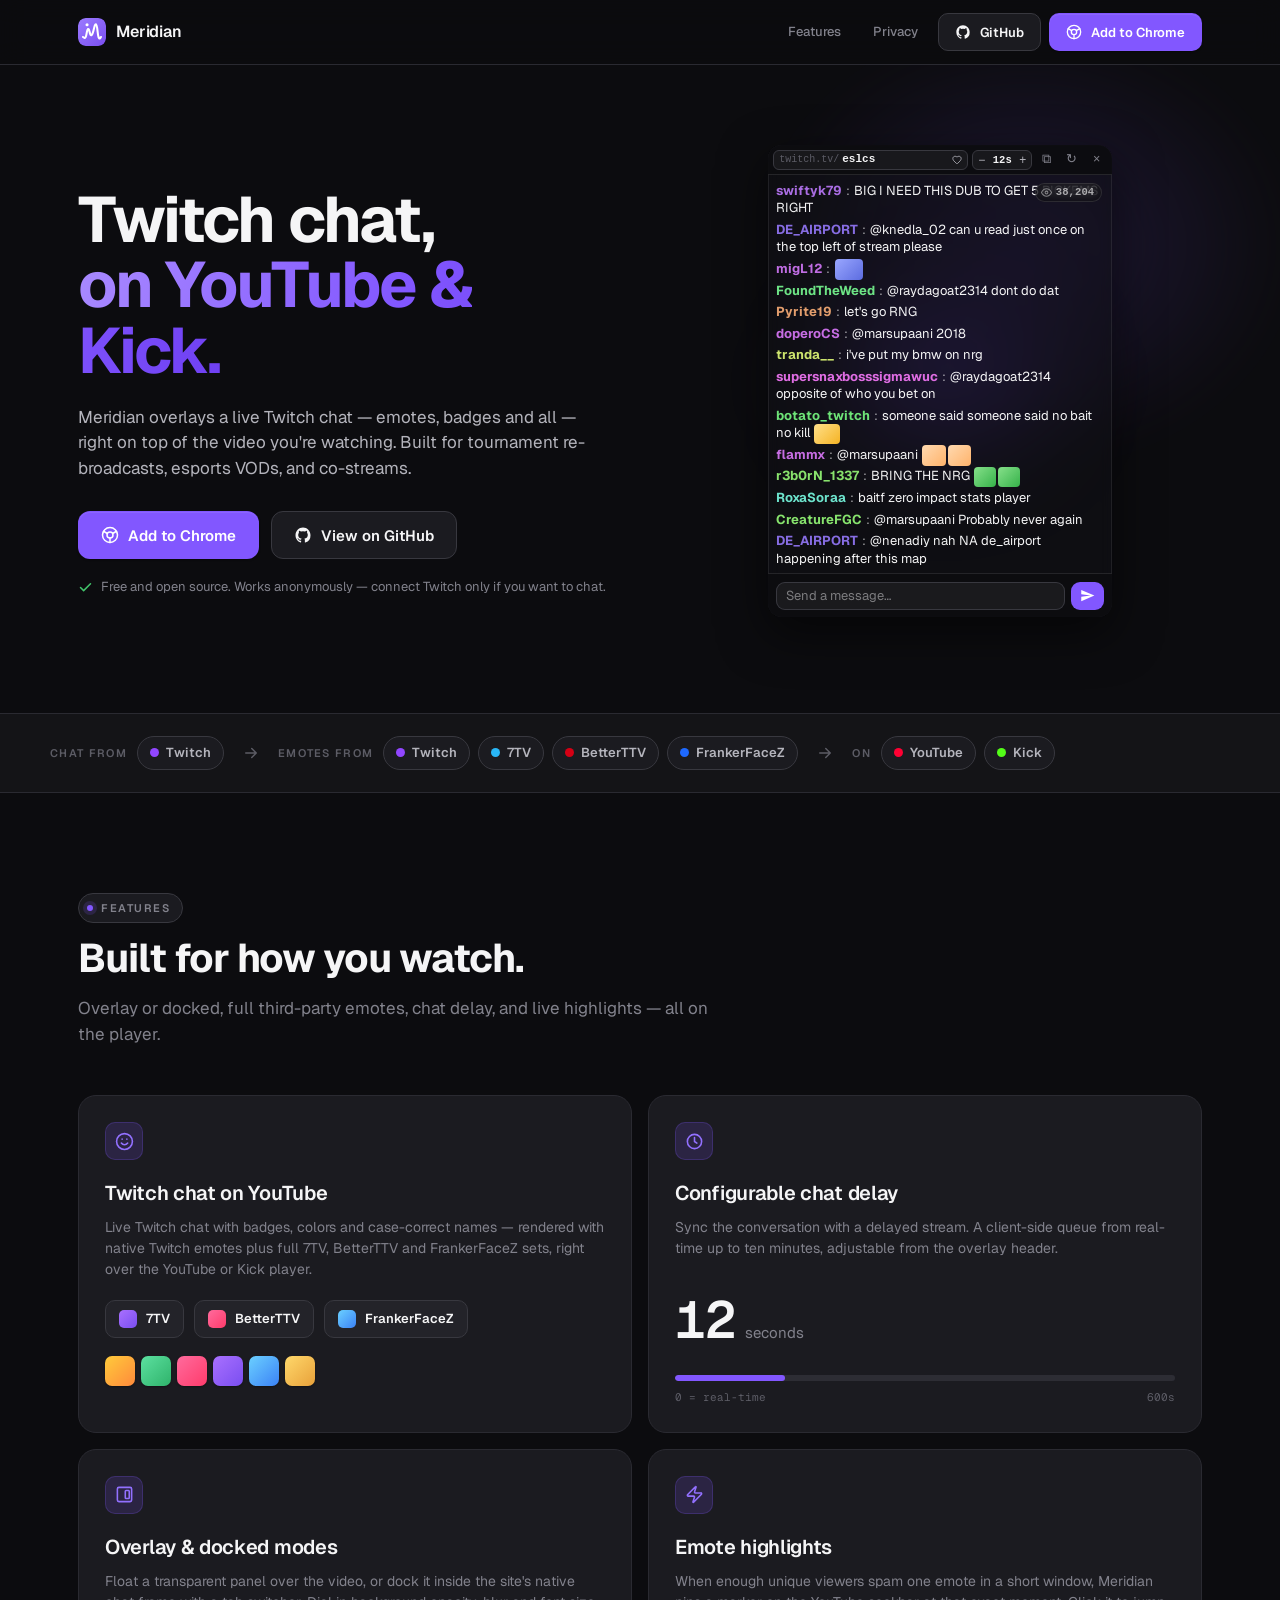
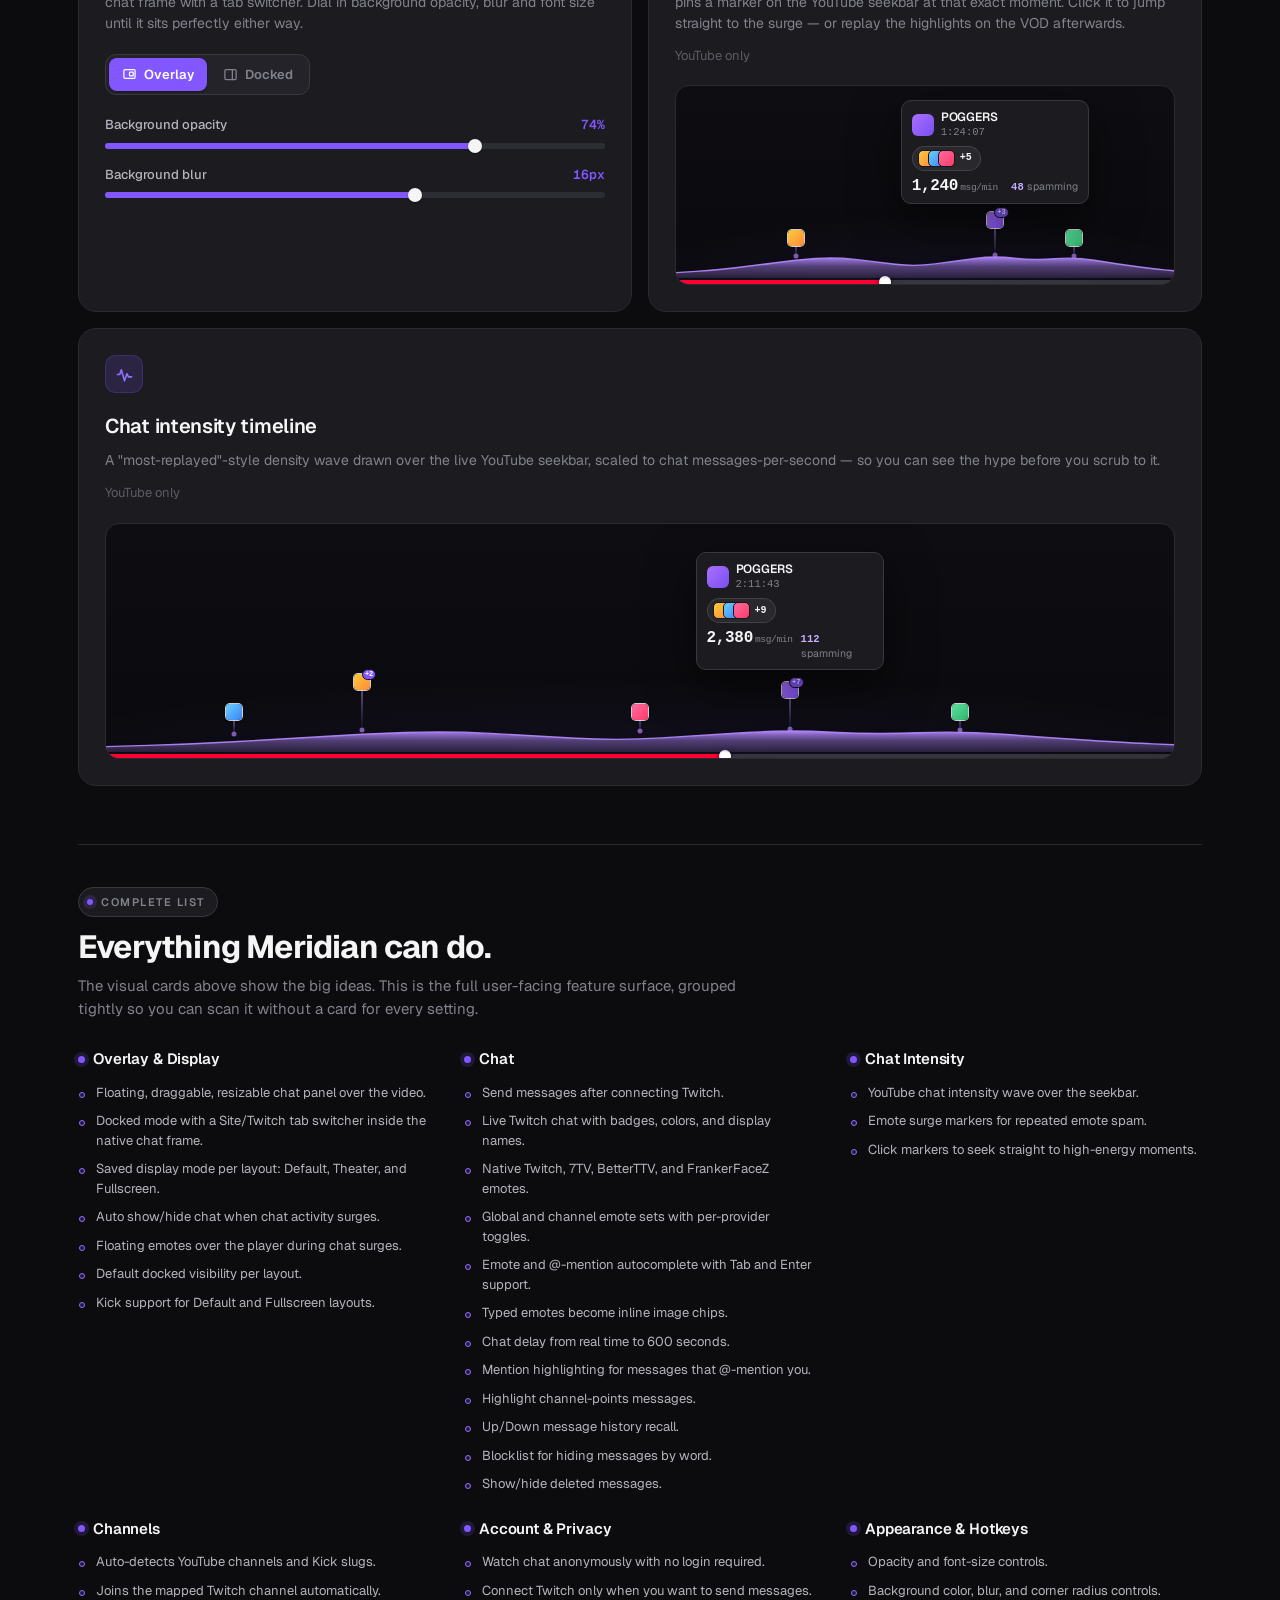
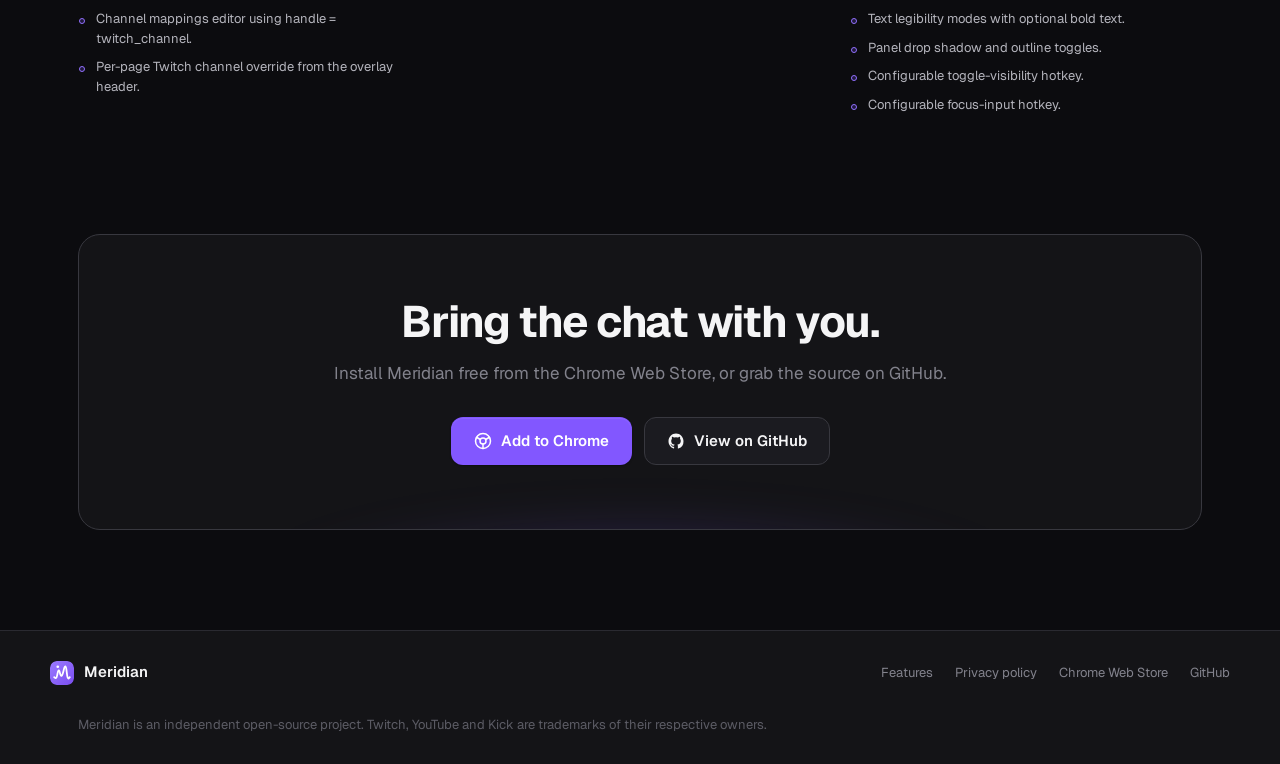
==== commit 507d327f: "include complete feature list" ====
--- a/index.html
+++ b/index.html
@@ -121,6 +121,29 @@
   .span-2 { grid-column: span 2; }
   .span-6 { grid-column: span 6; }
 
+  /* complete feature list */
+  .feature-list { margin-top: 58px; padding-top: 42px; border-top: 1px solid var(--border-1); }
+  .feature-list-head { display: flex; align-items: end; justify-content: space-between; gap: 24px; }
+  .feature-list-head h3 { margin: 12px 0 0; color: var(--fg-1); font-size: clamp(24px, 3vw, 32px); line-height: 1.12; letter-spacing: -.025em; }
+  .feature-list-head p { margin: 10px 0 0; max-width: 46em; color: var(--fg-3); font-size: var(--text-md); }
+  .feature-groups { margin-top: 28px; display: grid; grid-template-columns: repeat(3, 1fr); gap: 24px 34px; }
+  .feature-group { min-width: 0; }
+  .feature-group h4 {
+    display: flex; align-items: center; gap: 8px;
+    margin: 0 0 12px; color: var(--fg-1); font-size: var(--text-md); font-weight: 600; letter-spacing: -.01em;
+  }
+  .feature-group h4::before {
+    content: ""; width: 7px; height: 7px; border-radius: 50%; flex: none;
+    background: var(--accent); box-shadow: 0 0 0 4px var(--accent-soft);
+  }
+  .feature-group ul { list-style: none; margin: 0; padding: 0; display: flex; flex-direction: column; gap: 9px; }
+  .feature-group li { position: relative; padding-left: 18px; color: var(--fg-2); font-size: var(--text-sm); line-height: var(--lh-normal); }
+  .feature-group li::before {
+    content: ""; position: absolute; left: 1px; top: .72em;
+    width: 6px; height: 6px; border: 1px solid var(--accent-hover); border-radius: 50%;
+    background: color-mix(in oklab, var(--accent) 18%, transparent);
+  }
+
   /* feature: emotes row */
   .emote-row { display: flex; gap: 10px; margin-top: 20px; flex-wrap: wrap; }
   .prov { display: inline-flex; align-items: center; gap: 9px; padding: 8px 13px; border-radius: var(--r-md); background: var(--bg-3); border: 1px solid var(--border-2); font-size: var(--text-sm); font-weight: 600; color: var(--fg-1); }
@@ -519,12 +542,17 @@
     .hero-stage { min-height: 0; margin-top: 8px; }
     .bento { grid-template-columns: repeat(2, 1fr); }
     .span-3, .span-2, .span-6 { grid-column: span 2; }
+    .feature-list-head { align-items: flex-start; flex-direction: column; }
+    .feature-groups { grid-template-columns: repeat(2, 1fr); }
     .nav-links a.text { display: none; }
   }
   @media (max-width: 560px) {
     .wrap { padding: 0 18px; }
+    .nav-links .btn-ghost { display: none; }
+    .hero-glow { width: 100vw; right: 0; }
     .bento { grid-template-columns: 1fr; }
     .span-3, .span-2, .span-6 { grid-column: span 1; }
+    .feature-groups { grid-template-columns: 1fr; gap: 24px; }
     .cta-box { padding: 44px 24px; }
     .meridian-root { width: min(344px, calc(100vw - 40px)); }
   }
@@ -834,6 +862,88 @@
         </div>
       </article>
     </div>
+
+    <div class="feature-list" id="complete-features">
+      <div class="feature-list-head">
+        <div>
+          <span class="eyebrow"><span class="dot"></span> Complete list</span>
+          <h3>Everything Meridian can do.</h3>
+          <p>The visual cards above show the big ideas. This is the full user-facing feature surface, grouped tightly so you can scan it without a card for every setting.</p>
+        </div>
+      </div>
+
+      <div class="feature-groups">
+        <section class="feature-group">
+          <h4>Overlay &amp; Display</h4>
+          <ul>
+            <li>Floating, draggable, resizable chat panel over the video.</li>
+            <li>Docked mode with a Site/Twitch tab switcher inside the native chat frame.</li>
+            <li>Saved display mode per layout: Default, Theater, and Fullscreen.</li>
+            <li>Auto show/hide chat when chat activity surges.</li>
+            <li>Floating emotes over the player during chat surges.</li>
+            <li>Default docked visibility per layout.</li>
+            <li>Kick support for Default and Fullscreen layouts.</li>
+          </ul>
+        </section>
+
+        <section class="feature-group">
+          <h4>Chat</h4>
+          <ul>
+            <li>Send messages after connecting Twitch.</li>
+            <li>Live Twitch chat with badges, colors, and display names.</li>
+            <li>Native Twitch, 7TV, BetterTTV, and FrankerFaceZ emotes.</li>
+            <li>Global and channel emote sets with per-provider toggles.</li>
+            <li>Emote and @-mention autocomplete with Tab and Enter support.</li>
+            <li>Typed emotes become inline image chips.</li>
+            <li>Chat delay from real time to 600 seconds.</li>
+            <li>Mention highlighting for messages that @-mention you.</li>
+            <li>Highlight channel-points messages.</li>
+            <li>Up/Down message history recall.</li>
+            <li>Blocklist for hiding messages by word.</li>
+            <li>Show/hide deleted messages.</li>
+          </ul>
+        </section>
+
+        <section class="feature-group">
+          <h4>Chat Intensity</h4>
+          <ul>
+            <li>YouTube chat intensity wave over the seekbar.</li>
+            <li>Emote surge markers for repeated emote spam.</li>
+            <li>Click markers to seek straight to high-energy moments.</li>
+          </ul>
+        </section>
+
+        <section class="feature-group">
+          <h4>Channels</h4>
+          <ul>
+            <li>Auto-detects YouTube channels and Kick slugs.</li>
+            <li>Joins the mapped Twitch channel automatically.</li>
+            <li>Channel mappings editor using handle = twitch_channel.</li>
+            <li>Per-page Twitch channel override from the overlay header.</li>
+          </ul>
+        </section>
+
+        <section class="feature-group">
+          <h4>Account &amp; Privacy</h4>
+          <ul>
+            <li>Watch chat anonymously with no login required.</li>
+            <li>Connect Twitch only when you want to send messages.</li>
+          </ul>
+        </section>
+
+        <section class="feature-group">
+          <h4>Appearance &amp; Hotkeys</h4>
+          <ul>
+            <li>Opacity and font-size controls.</li>
+            <li>Background color, blur, and corner radius controls.</li>
+            <li>Text legibility modes with optional bold text.</li>
+            <li>Panel drop shadow and outline toggles.</li>
+            <li>Configurable toggle-visibility hotkey.</li>
+            <li>Configurable focus-input hotkey.</li>
+          </ul>
+        </section>
+      </div>
+    </div>
   </div>
 </section>
 
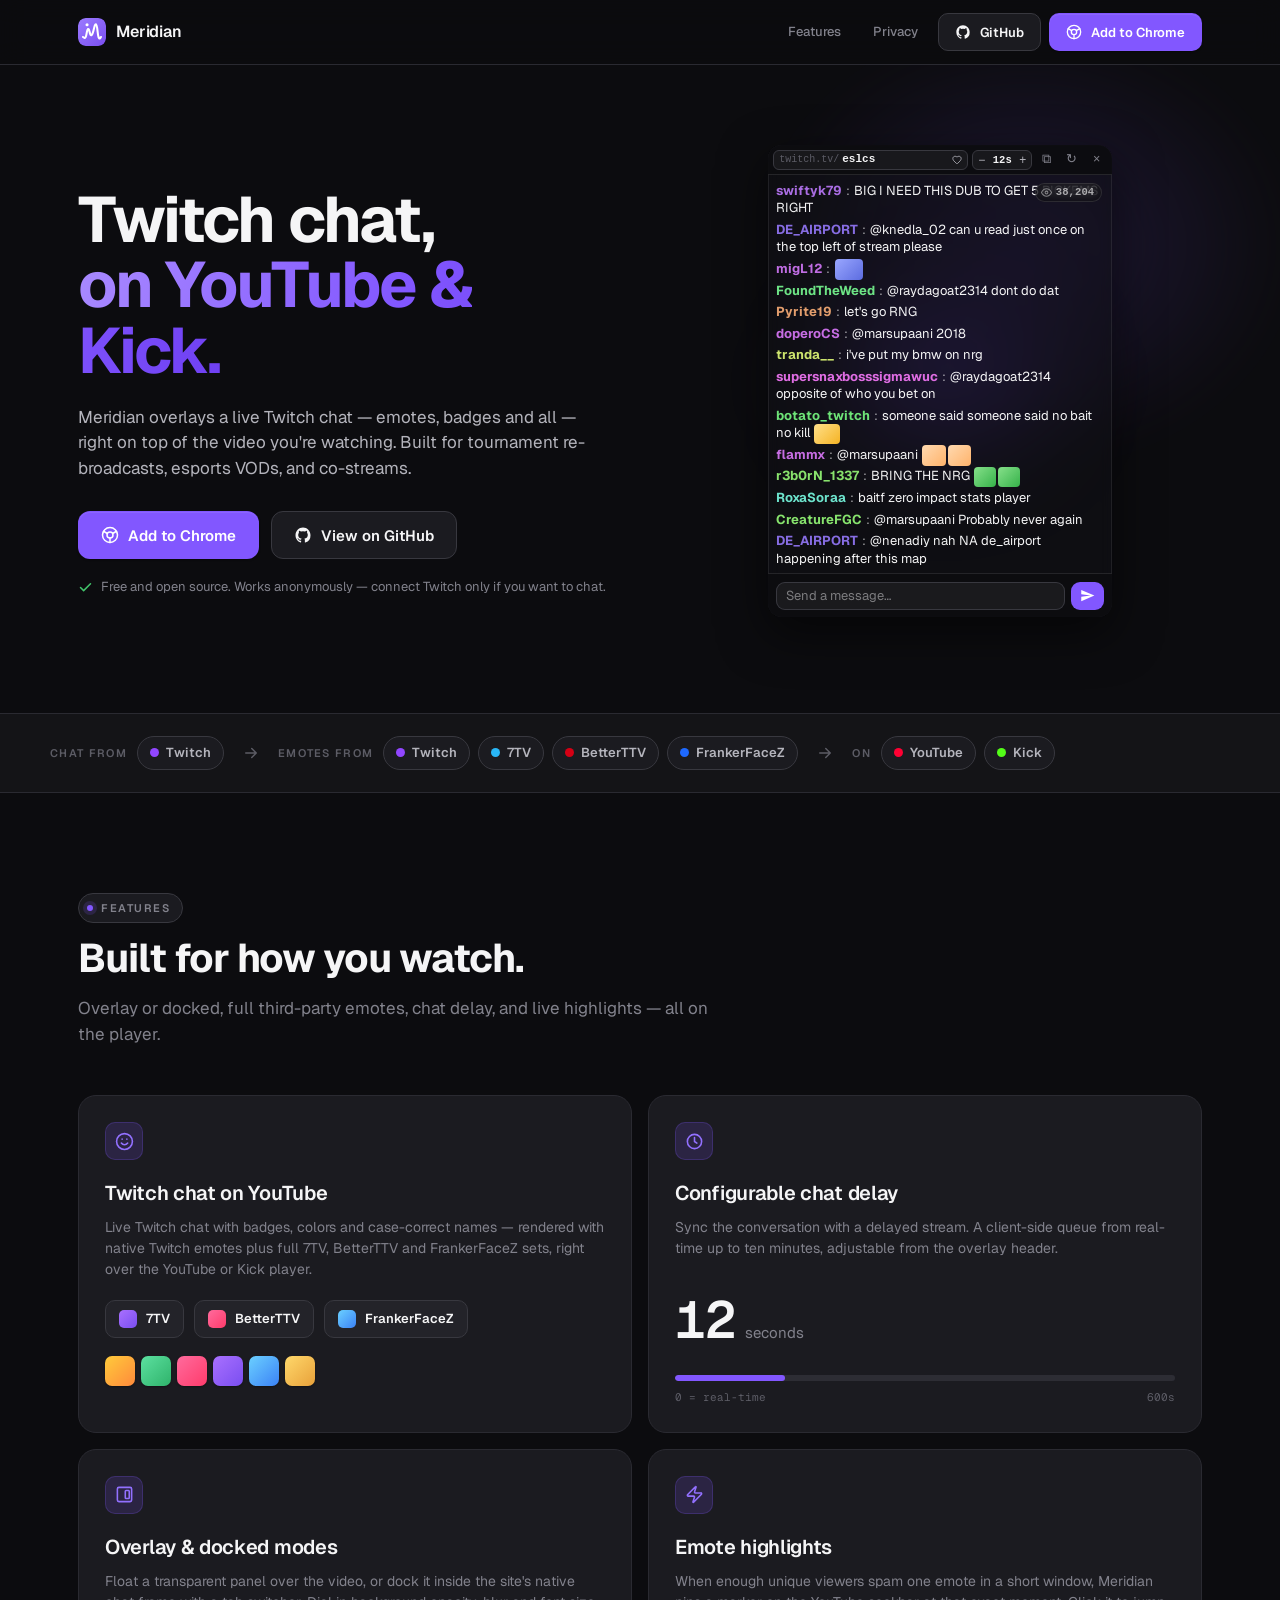
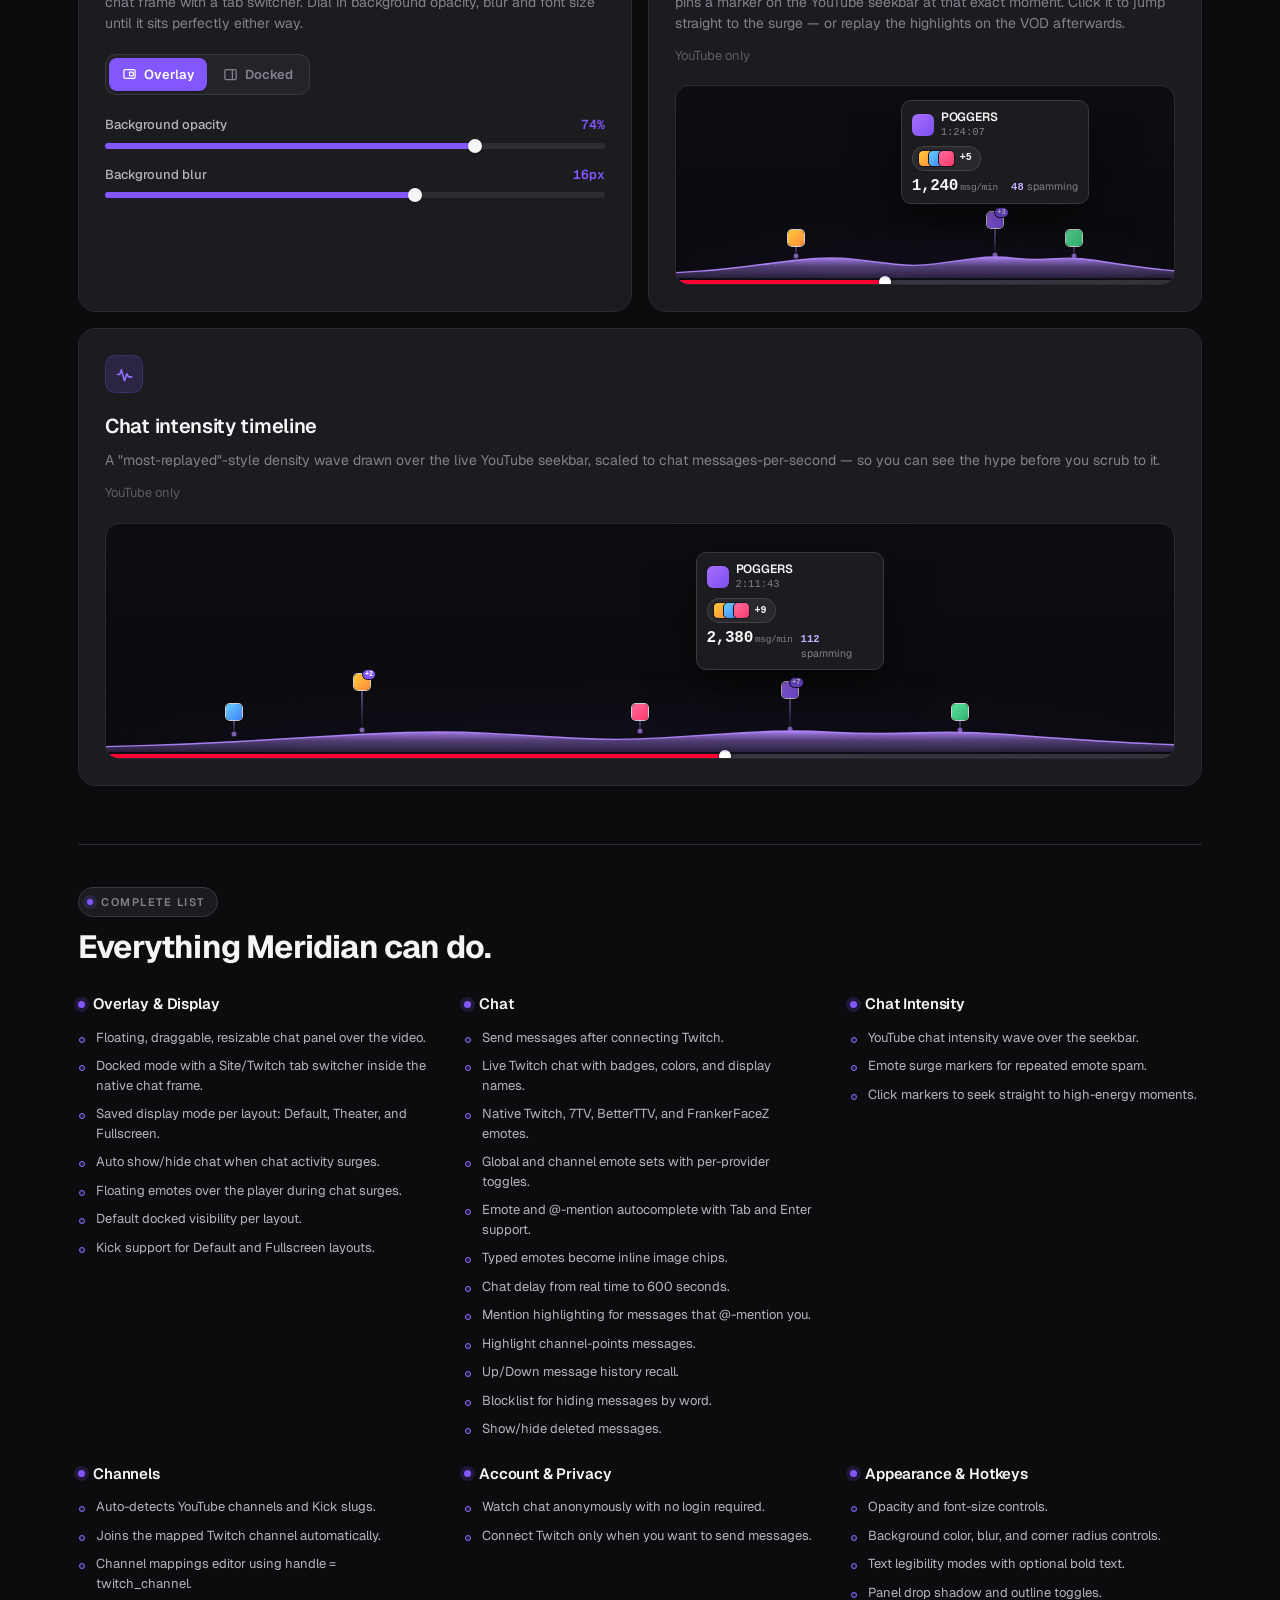
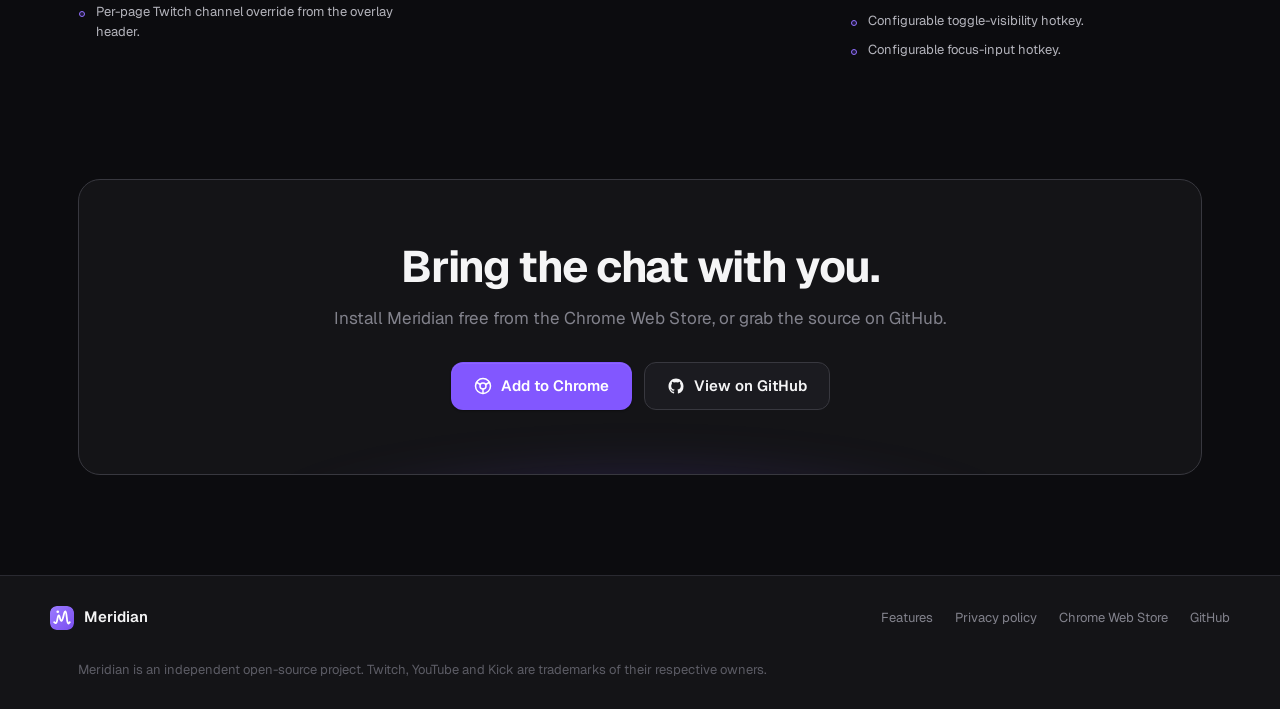
==== commit 3e77018f: "removed unnecessary subtitle" ====
--- a/index.html
+++ b/index.html
@@ -868,7 +868,6 @@
         <div>
           <span class="eyebrow"><span class="dot"></span> Complete list</span>
           <h3>Everything Meridian can do.</h3>
-          <p>The visual cards above show the big ideas. This is the full user-facing feature surface, grouped tightly so you can scan it without a card for every setting.</p>
         </div>
       </div>
 
